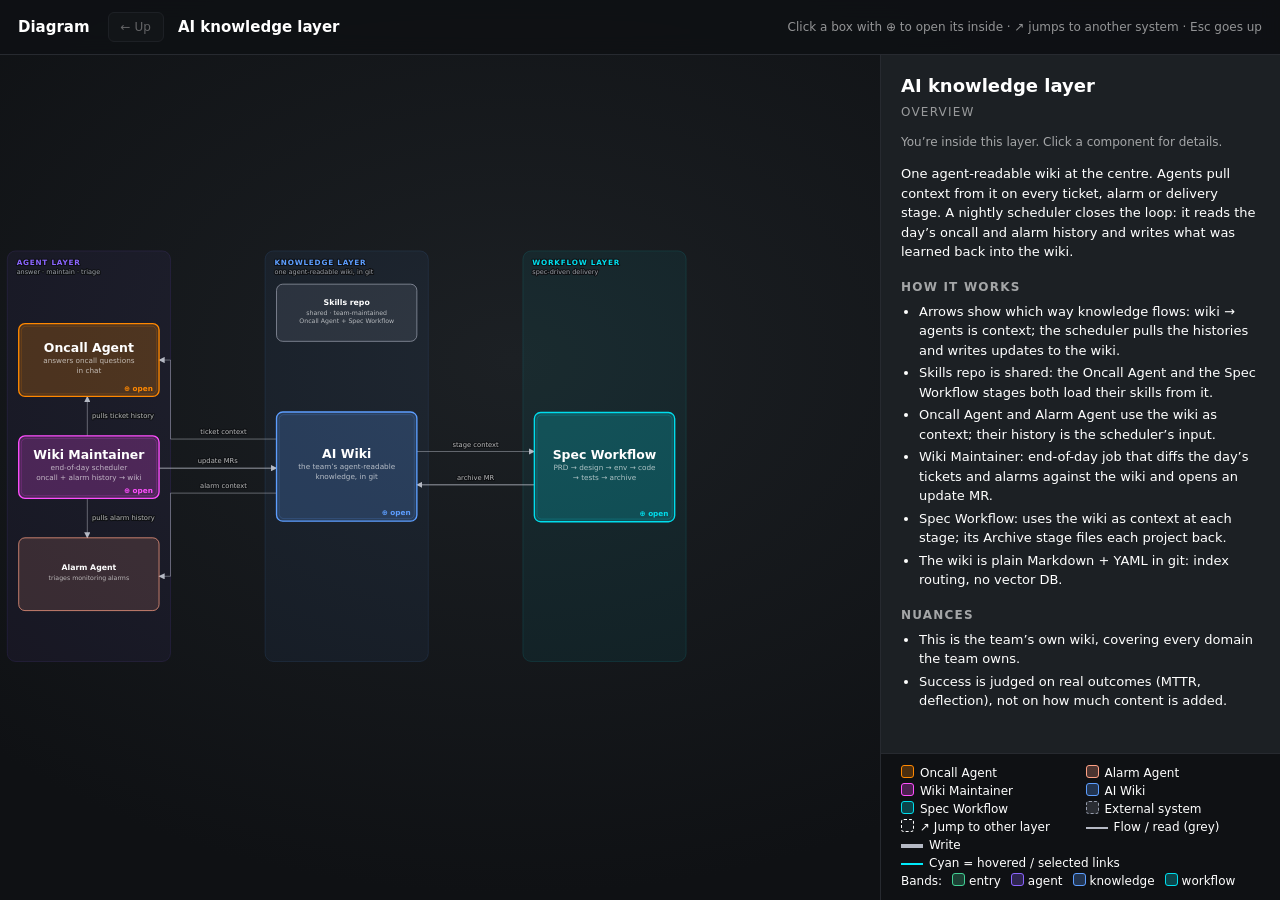
==== ai-knowledge-layer/diagram-layers.html @ 638a4f2e "Publish deck" ====
<!DOCTYPE html>
<html lang="en"><head><meta charset="utf-8"><meta name="viewport" content="width=device-width, initial-scale=1"><title>Kendrew's Presentation</title><link rel="icon" type="image/svg+xml" href="../assets/favicon.svg">
<style>
html,body{margin:0;height:100%;overflow:hidden;background:radial-gradient(ellipse at 40% 40%,#1c2024 0%,#0f1114 70%);font-family:Pretendard,"SF Pro Text",Inter,ui-sans-serif,system-ui,sans-serif;-webkit-font-smoothing:antialiased;color:#fff}
#bar{position:fixed;left:0;right:0;top:0;height:54px;display:flex;align-items:center;gap:14px;padding:0 18px;background:#0f1114e6;border-bottom:1px solid #272a30;backdrop-filter:blur(10px);z-index:5}
#crumbs{display:flex;align-items:center;gap:6px;font-size:15px;font-weight:600}
#crumbs a{color:#5d9eff;cursor:pointer;text-decoration:none}
#crumbs a:hover{text-decoration:underline}
#crumbs .sep{opacity:.4}
#crumbs .cur{color:#fff}
#bar .sp{flex:1}
#bar .dl{font-size:15px;font-weight:800;margin-right:4px}
#bar .hint{font-size:12px;opacity:.55}
button{background:#1c2024;border:1px solid #3b4048;color:#fff;padding:7px 12px;border-radius:6px;font:inherit;font-size:12px;cursor:pointer}
button:hover{background:#31353c}
button:disabled{opacity:.35;cursor:default}
#wrap{position:fixed;top:54px;left:0;right:400px;bottom:0}
svg{width:100%;height:100%;display:block}
#panel{position:fixed;top:54px;right:0;width:400px;bottom:170px;overflow:auto;background:#1c2024;border-left:1px solid #272a30;padding:18px 20px 30px;box-sizing:border-box;font-size:13px;line-height:1.5}
#panel h2{margin:0 0 4px;font-size:18px}
#panel .kind{font-size:12px;text-transform:uppercase;letter-spacing:1.2px;opacity:.55;margin-bottom:10px}
#panel h4{margin:16px 0 6px;font-size:12px;text-transform:uppercase;letter-spacing:1.2px;opacity:.6}
#panel ul{margin:0;padding-left:18px}
#panel .sbtns{display:flex;flex-wrap:wrap;gap:8px}
.sbtn{background:#ffffff0d;border:1px solid #3a3f47;border-radius:8px;color:#e6e8eb;padding:6px 12px;cursor:pointer;font-size:13px}
.sbtn:hover{background:#ffffff1a;border-color:#7cc4ff}
#schema{position:fixed;inset:0;z-index:20;display:none;align-items:center;justify-content:center;background:rgba(0,0,0,.45);padding-right:400px}
body.schema #schema{display:flex}
#sbox{position:relative;width:min(640px,calc(100vw - 448px));max-height:86vh;overflow-y:auto;background:#1c2024;border:1px solid #272a30;border-radius:14px;padding:24px 26px 28px;font-size:13px;line-height:1.5}
#sbox .stag{font-size:12px;letter-spacing:1.4px;text-transform:uppercase;font-weight:700;color:#7cc4ff}
#sbox h2{margin:6px 0;font-size:22px}
#sbox h4{margin:16px 0 6px;font-size:12px;text-transform:uppercase;letter-spacing:1.2px;opacity:.6}
#sbox ul{margin:0;padding-left:18px}
#sclose{position:absolute;top:10px;right:12px;background:none;border:0;color:#9aa0a6;font-size:18px;cursor:pointer}
#sbox .ex-tbl{overflow-x:auto;border:1px solid #272a30;border-radius:8px;margin:6px 0}
#sbox .ex-tbl table{border-collapse:collapse;font-size:12px;font-family:ui-monospace,Menlo,monospace;white-space:nowrap}
#sbox .ex-tbl th,#sbox .ex-tbl td{padding:4px 8px;border-bottom:1px solid #272a30;text-align:left}
#sbox .ex-tbl th{background:#ffffff0d}
#sbox .ex-tbl tr:last-child td{border-bottom:0}
#panel .ex-tbl{overflow-x:auto;border:1px solid #272a30;border-radius:8px;margin:6px 0}
#panel .ex-tbl table{border-collapse:collapse;font-size:12px;font-family:ui-monospace,Menlo,monospace;white-space:nowrap}
#panel .ex-tbl th,#panel .ex-tbl td{padding:4px 8px;border-bottom:1px solid #272a30;text-align:left}
#panel .ex-tbl th{background:#ffffff0d}
#panel .ex-tbl tr:last-child td{border-bottom:0}
#panel li{margin:3px 0}
#panel .tag{display:inline-block;font-size:12px;font-weight:650;padding:2px 8px;border-radius:999px;margin-right:6px}
#panel .g{display:inline-block;min-width:62px;font-size:12px;font-weight:700;text-transform:uppercase;margin-right:6px;opacity:.85}
#panel .g.code{color:#37b27e}#panel .g.prompt{color:#ffd13c}#panel .g.platform{color:#5d9eff}
#legend{position:fixed;right:0;bottom:0;width:400px;box-sizing:border-box;padding:10px 20px;background:#0f1114;border-top:1px solid #272a30;border-left:1px solid #272a30;font-size:12px;z-index:6;line-height:1.5;display:grid;grid-template-columns:1fr 1fr;column-gap:10px}
#legend i{display:inline-block;width:11px;height:11px;border-radius:3px;margin-right:6px;vertical-align:-1px}
#legend .full{grid-column:1/-1;display:flex;gap:10px;align-items:center;white-space:nowrap}
#legend .full i{margin-right:4px}
#legend .ln{display:inline-block;width:22px;height:0;margin-right:6px;vertical-align:middle;border-top:2px solid #989ead}
.node{cursor:default}
.node.click{cursor:pointer}
.node{transition:opacity .15s}
.node.dim{opacity:.22}
.node.click:hover rect.box{filter:brightness(1.35)}
.node text{pointer-events:none}
</style></head>
<body>
<div id="bar">
  <span class="dl">Diagram</span>
  <button id="up" title="Back up one layer (Esc)">← Up</button>
  <div id="crumbs"></div>
  <div class="sp"></div>
  <div class="hint">Click a box with ⊕ to open its inside · ↗ jumps to another system · Esc goes up</div>
</div>
<div id="wrap"><svg id="s" viewBox="0 0 1200 680" preserveAspectRatio="xMidYMid meet">
  <defs>
    <filter id="glow"><feGaussianBlur stdDeviation="5" result="b"/><feMerge><feMergeNode in="b"/><feMergeNode in="SourceGraphic"/></feMerge></filter>
  </defs>
  <g id="stage"></g>
</svg></div>
<div id="panel"></div>
<div id="schema" role="dialog" aria-modal="true"><div id="sbox"><button id="sclose" aria-label="close">✕</button><div id="sc"></div></div></div>
<div id="legend">
  <div><i style="background:#ff880040;border:1px solid #ff8800"></i>Oncall Agent</div>
  <div><i style="background:#ffa18540;border:1px solid #ffa185"></i>Alarm Agent</div>
  <div><i style="background:#ff4fff40;border:1px solid #ff4fff"></i>Wiki Maintainer</div>
  <div><i style="background:#5d9eff40;border:1px solid #5d9eff"></i>AI Wiki</div>
  <div><i style="background:#00deed40;border:1px solid #00deed"></i>Spec Workflow</div>
  <div><i style="background:#989ead33;border:1px dashed #989ead"></i>External system</div>
  <div><i style="background:#15181c;border:1px dashed #fff"></i>↗ Jump to other layer</div>
  <div><span class="ln" style="border-top-color:#b5b9c4"></span>Flow / read (grey)</div>
  <div><span class="ln" style="border-top:4px solid #b5b9c4"></span>Write</div>
  <div class="full"><span><span class="ln" style="border-top-color:#00eafa"></span>Cyan = hovered / selected links</span></div>
  <div class="full">Bands:<span><i style="background:#42d09440;border:1px solid #42d094"></i>entry</span><span><i style="background:#8B65FF40;border:1px solid #8B65FF"></i>agent</span><span><i style="background:#5d9eff40;border:1px solid #5d9eff"></i>knowledge</span><span><i style="background:#00deed40;border:1px solid #00deed"></i>workflow</span></div>
</div>

<script>
// ---------------------------------------------------------------------------
// DATA. Each layer: title, d (panel shown on entering), nodes, edges.
// node: id,label,sub,x,y,w,h,own(built|evolved|others),child(layer id),go(portal layer id),kind(ghost|person|stack),d(panel)
// edge: [from,to,label,style(read|write|designed|dormant),opts{c:[x,y]} control point]
// ---------------------------------------------------------------------------
// Colours: Coupang Play base palette (../assets/coupangplay-tokens.css)
// 4 system colours (logo gradient: orange, magenta, blue, cyan) + 2 status colours (gray external, yellow stale)
const C = {oncall:'#ff8800',alarm:'#ffa185',maint:'#ff4fff',wiki:'#5d9eff',spec:'#00deed',ext:'#989ead',warn:'#ffd13c'};
const SYS = {bot:C.oncall,sched:C.maint,wiki:C.wiki,harness:C.spec,env:C.spec,rec:C.spec};
function colorOf(lid,n){ return (n.c&&C[n.c]) || (n.child&&SYS[n.child]) || (n.go&&SYS[n.go]) || ((n.kind==='ghost'||n.kind==='person')?C.ext:SYS[lid]) || C.ext; }

const L = {
root:{title:'AI knowledge layer',
 d:{kind:'Overview',what:'One agent-readable wiki at the centre. Agents pull context from it on every ticket, alarm or delivery stage. A nightly scheduler closes the loop: it reads the day’s oncall and alarm history and writes what was learned back into the wiki.',
  how:['Arrows show which way knowledge flows: wiki → agents is context; the scheduler pulls the histories and writes updates to the wiki.','Skills repo is shared: the Oncall Agent and the Spec Workflow stages both load their skills from it.','Oncall Agent and Alarm Agent use the wiki as context; their history is the scheduler’s input.','Wiki Maintainer: end-of-day job that diffs the day’s tickets and alarms against the wiki and opens an update MR.','Spec Workflow: uses the wiki as context at each stage; its Archive stage files each project back.','The wiki is plain Markdown + YAML in git: index routing, no vector DB.'],
  gotchas:['This is the team’s own wiki, covering every domain the team owns.','Success is judged on real outcomes (MTTR, deflection), not on how much content is added.']},
 nodes:[
  {id:'oncall',label:'Oncall Agent',sub:'answers oncall questions\nin chat',x:30,y:50,w:270,h:140,child:'bot'},
  {id:'sched',label:'Wiki Maintainer',sub:'end-of-day scheduler\noncall + alarm history → wiki',x:30,y:280,w:270,h:120,child:'sched'},
  {id:'alarm',label:'Alarm Agent',sub:'triages monitoring alarms',c:'alarm',x:30,y:500,w:270,h:140,
   d:{kind:'Agent',what:'Picks up monitoring alarms, pulls the matching runbook / known issue from the wiki, and gathers evidence (logs, metrics, recent deploys) before a human acts.',how:['Same building blocks as the Oncall Agent: same runtime, same wiki, read-only evidence tools.','The difference is the trigger and the output: an alarm starts it, and it writes a triage note instead of a chat answer.','Context: wiki runbooks, Scenario Runbook precedents, service registry.','Output: alarm triage note + its outcome, kept as alarm history.','Alarm history is one of the Wiki Maintainer’s two inputs.'],link:['See the Oncall Agent diagram','bot']}},
  {id:'wiki',label:'AI Wiki',sub:'the team’s agent-readable\nknowledge, in git',x:465,y:235,w:270,h:210,child:'wiki'},
  {id:'harness',label:'Spec Workflow',sub:'PRD → design → env → code\n→ tests → archive',x:900,y:235,w:270,h:210,child:'harness'},
  {id:'skills',label:'Skills repo',sub:'shared · team-maintained\nOncall Agent + Spec Workflow',x:465,y:30,w:270,h:110,
   d:{kind:'Skills repo',what:'The shared, team-maintained repo that the Oncall Agent and the Spec Workflow stages both load their skills from.',how:['Read skills: generic, read-only (for example log search and DB read), each returning a bounded summary.','Domain skills, one folder per domain: when to use it, what to check, which wiki entry and recipe to open (for example a candidate eligibility check, a translation task trace, a slot calendar lookup). They point at wiki entries and hold no copied facts.','Write skills: change pre-prod or config through the platforms, loaded only on a change request.'],guards:[['platform','Every skill calls its platform with a scoped token; the platform enforces least privilege.']]}},
 ],
 edges:[
  ['wiki','oncall','ticket context','read',{c:[420,140]}],
  ['wiki','alarm','alarm context','read',{c:[420,560]}],
  ['sched','oncall','pulls ticket history','read'],
  ['sched','alarm','pulls alarm history','read'],
  ['sched','wiki','update MRs','write',{s:['R','L'],f:[.5,.5]}],
  ['wiki','harness','stage context','read',{s:['R','L'],f:[.35,.35]}],
  ['harness','wiki','archive MR','write',{s:['L','R'],f:[.65,.65]}],
 ]},

// ---------------- ONCALL ----------------
bot:{title:'Oncall Agent',
 d:{kind:'Multi-agent oncall bot',what:'A team-owned routing platform that starts a worker agent for each oncall thread, answering in the team chat. Each team owns its routing platform and its skills repo; each direction the team supports is an oncall skill.',
  how:['Drawn as the design: the AI Wiki is the single source of truth. A domain skill points the worker at the wiki’s knowledge and recipes; nothing is copied into the bot.','Skills repo holds the oncall skills: one per direction, plus generic ones such as log search and DB read. The skills repo and the wiki are maintained by the team.','The worker runs the wiki’s queries through the generic DB-read skill and log search through the generic log-search skill, each returning a bounded summary.','Every answered ticket lands in ticket history, which the Wiki Maintainer reads.'],
  guards:[['platform','Per-run thread history and tool traces in the runtime UI.'],['platform','Least privilege: every platform call carries an authorization token and the platform enforces it. Reads run on the asker’s delegated, scoped token; the bot’s own actions run on a narrow bot-level identity with no restart, rollback or deploy. Never a shared developer identity.']],
  gotchas:['Identity is pinned: an invariant test ensures a worker’s workspace sync can never overwrite the root identity.','No vector store: retrieval is staged file loading.','All agents share one runtime; they differ by prompt, tool allowlist and workspace.','The token is the security boundary and is checked server-side by each platform. Skill and tool allowlists only limit what the agent attempts.']},
 nodes:[
  {id:'chat',label:'Chat thread',sub:'@bot',x:20,y:145,w:150,h:80,kind:'person',
   d:{kind:'Entry',what:'The requester’s thread in the oncall group. The answer comes back here, conclusion first, with SQL / logs hidden unless asked.',guards:[['prompt','Privacy hard stop before any tool call.'],['platform','The asker’s identity is propagated to every tool call, so their own permissions apply.']],gotchas:['Triggered by an explicit @mention, so the requester stays in control of what the bot sees.']}},
  {id:'router',label:'Routing platform',sub:'hosts the router agent\nstores ticket history',x:220,y:115,w:220,h:140,
   d:{kind:'Routing platform',what:'The platform that hosts the router agent and stores ticket history. The router agent is the entry point: privacy and language gates, classify by full business intent, start a worker for the thread, or reuse its live one (and call other teams’ routers over agent-to-agent calls), check worker output, write the final answer.',
    how:['Each answered thread (question, evidence, conclusion, handoff) is stored as ticket history. The Wiki Maintainer pulls the day’s history at end of day.','Open an attempt ledger: max 1 worker launch per turn.','Treat worker output as evidence; live / code evidence wins conflicts.','If a handoff is needed, read the live routing doc once.','Causal-conclusion gate, then conclusion-first answer.'],
    guards:[['prompt','One worker launch per turn (circuit breaker) + static test.'],['prompt','Presentation firewall: hide SQL, rows, logs unless asked.'],['prompt','Handoff is a recommendation only.']],
    gotchas:['Route by full business intent, never by IDs alone.','“A wait timeout is not a result”: the router never answers on a timeout.']}},
  {id:'worker',label:'Worker agent',sub:'loads a domain skill\nreturns a summary\nstays alive 1 hour, then closes',x:510,y:135,w:220,h:100,
   d:{kind:'Worker agent',what:'A generic agent the router agent starts for an oncall thread. Follow-up messages in the thread reach the same worker while it is alive. It loads the matching domain skill, follows it into the wiki, runs the generic read skills and returns a short result. The worker stays alive for 1 hour, then closes.',how:['Same runtime as the router; differs by prompt, tool allowlist and workspace.','Return format is fixed: conclusion, evidence, blockers. No raw rows or logs.','The routing platform keeps no context: raw logs and query results stay in the worker.'],guards:[['code','Read-only tool allowlist: no restart, rollback or deploy capability is granted.'],['code','Log search and DB reads return bounded summaries, not raw output.']],gotchas:['Auth failure ≠ “no data”: retry once, then report the blocker.']}},
  {id:'cskill',label:'Content skill',sub:'domain skill · read-only redirect\nto wiki content entries',x:810,y:40,w:260,h:90,
   d:{kind:'Domain skill',what:'Answers seller-content questions. A thin procedure: when to use it, which wiki entries to open, which generic read skills to call. Domain facts and log recipes stay in the wiki.',how:['Points at the wiki’s content entries and recipes (referenced, never copied).','Needs a seller id; bounded SELECTs over its content tables, using the wiki’s query through the generic DB-read skill.','Passes the wiki’s log recipe (service, error codes, window) to the generic log-search skill.','Read-only: changes go through the separate write skills, which load only on a change request.'],guards:[['prompt','Wiki docs are evidence sources, never its write area.']]}},
  {id:'wskill',label:'Write skills',sub:'gated · loaded only on a change\nrequest (config · DB row · timer)',x:810,y:140,w:260,h:90,
   d:{kind:'Domain skill',what:'The bot’s only write paths: allowlist change, a DB row change and a serverless timer trigger. Separate from the content skill so a read-only question never loads them.',how:['Each action goes through another platform’s ticket or trigger, never a direct write.','Draft first, preview, then apply on explicit request.'],guards:[['platform','Release pipeline’s human approval node.'],['code','Draft helper only previews unless --apply is passed.'],['platform','Timer-trigger path requires a second-person approval before it runs.']]}},
  {id:'oskill',label:'Onboarding skill',sub:'domain skill\nsame flow as content',x:810,y:240,w:260,h:90,kind:'ghost',
   d:{kind:'Domain skill',what:'Answers seller-onboarding questions with the same flow as the content skill, pointed at the wiki’s onboarding entries and recipes.'}},
  {id:'ext',label:'External agents',sub:'agent-to-agent calls',x:510,y:400,w:220,h:76,kind:'ghost',
   d:{kind:'External agents',what:'Routers and agents owned by other teams (product platform, datasets, governance), called over agent-to-agent calls. The router validates their result against an agreed result contract.'}},
  {id:'wiki',label:'AI Wiki',sub:'source of truth\nknowledge + recipes',x:1130,y:45,w:300,h:80,go:'wiki'},
  {id:'plat',label:'Platforms',sub:'DB read · logs · config\nrelease tickets',x:1130,y:140,w:300,h:90,kind:'ghost',
   d:{kind:'Platforms',what:'Internal systems the agents call as tools. Owned by other teams; the bot only holds credentials to them.',
    how:['Read: the worker runs the wiki’s queries and reads logs, config and deploy state through the generic read skills.','Write (write skills only): config change via a release ticket, prod DB row change via a DB release ticket, serverless timer trigger.','Restart, rollback and deploy are outside the bot’s tool allowlist.'],
    guards:[['code','Prod DB: SELECT / SHOW / DESCRIBE only, regex gate before any call.'],['platform','Release ticket and DB release stop at a human approval node.'],['platform','Timer trigger needs a second-person approval before it runs.'],['platform','Calls use the asker’s delegated per-user credentials (least privilege), not a shared identity.']]}},
  {id:'gskill',label:'Generic skills',sub:'log search · DB read\nbounded summary output',x:810,y:340,w:260,h:90,
   d:{kind:'Domain skill',what:'Generic skills shared by every domain skill: log search and DB read. They take a recipe or query from the wiki and return a bounded summary, never raw logs or rows.',guards:[['platform','Authorization is the caller’s token, enforced by the platform: shared skills never widen access, because each consumer calls with its own token.'],['code','Read-only skills.'],['code','Output is a bounded summary: top hits, window, counts.']],gotchas:['Live in the team’s skills repo like the domain skills. Starter versions can come from the same template the wiki is scaffolded from.']}},
  {id:'sched',label:'Wiki\nMaintainer',sub:'end of day',x:255,y:400,w:150,h:80,go:'sched'},
 ],
 edges:[
  ['chat','router','@mention','read'],
  ['router','worker','starts worker','read',{s:['R','L'],f:[.5,.5]}],['router','ext','','read',{s:['B','L'],f:[.95,.5]}],
  ['worker','cskill','loads skill','read',{s:['T','L'],f:[.9,.5]}],
  ['worker','wskill','change request','read',{s:['R','L'],f:[.5,.5]}],
  ['wiki','cskill','knowledge + recipes','read'],
  ['gskill','plat','log search · DB read','read',{s:['R','B'],f:[.5,.5]}],
  ['wskill','plat','tickets · trigger','read',{s:['R','L'],f:[.5,.5]}],
  ['sched','router','pulls history','read',{s:['T','B'],f:[.5,.5]}],
 ]},

// ---------------- WIKI MAINTAINER ----------------
sched:{title:'Wiki Maintainer',
 d:{kind:'Scheduled job',what:'A generic end-of-day scheduler. It polls the day’s oncall ticket history and alarm history, compares what was learned with what the wiki says, and opens update MRs for the wiki, after its question evals pass.',
  how:['Trigger: cron at end of day.','Collect → compare with the wiki → draft entries → run evals → open MR → review → merge.','Tomorrow’s Oncall and Alarm agents read the updated wiki: the loop closes without anyone remembering to write docs.'],
  guards:[['prompt','No PII: entries cite only the ticket / alarm id.'],['code','Wiki CI (link check, PII / secret scan, freshness lint) runs on every MR it opens.'],['platform','Human review on the MR before merge.'],['platform','Maintainer bot identity: pushes only to maintainer/* branches and opens MRs. It cannot merge, edit CI config or bypass branch protection; code owners per wiki area approve.'],['code','Evals run before any MR is opened: a drop in score holds the draft instead of opening a PR.']],
  gotchas:['Past Scenario Runbook entries are hypotheses, not answers: an agent tests an entry against the current evidence, and the Maintainer only updates one when the day’s evidence ties to it.','MR budget: each MR holds at most N entries and the overflow carries to the next day, so a reviewer can actually read it. A P0 or postmortem finding takes a fast path: its own small MR straight away, through the same evals and CI.']},
 nodes:[
  {id:'cron',label:'Nightly trigger',sub:'cron',x:20,y:60,w:180,h:80,
   d:{kind:'Trigger',what:'Runs once a day after the oncall shift ends.'}},
  {id:'tix',label:'Ticket history',sub:'today’s threads + outcomes',x:20,y:230,w:220,h:90,go:'bot'},
  {id:'alm',label:'Alarm history',c:'alarm',sub:'today’s alarms + triage notes',x:20,y:400,w:220,h:90,
   d:{kind:'Input',what:'The Alarm Agent’s output for the day: which alarms fired, what evidence was gathered, how each one was resolved.'}},
  {id:'collect',label:'1 · Collect',sub:'scrub · group by\nsymptom / service',x:270,y:290,w:150,h:120,
   d:{kind:'Step',what:'Pull the day’s tickets and alarms and cluster them by symptom and service, so repeats collapse into one candidate.',guards:[['code','Personal data and secrets are stripped from tickets before the model sees them.'],['code','Only history with a human-confirmed outcome (ticket resolved and the agent’s reply rated by the engineer, or alarm triage confirmed) can create or change an entry. Agent-only answers are logged but never promoted, so the wiki cannot reinforce its own mistakes.'],['code','An unrated ticket is skipped: no rating, no learning.']]}},
  {id:'diff',label:'2 · Compare',sub:'New / Outdated\n/ Review per finding',x:450,y:290,w:150,h:120,
   d:{kind:'Step',what:'Walk the wiki index for each cluster and compare findings with the wiki claims that were used.',how:['Each finding marked New (no entry) or Outdated (entry contradicted by today’s evidence).','Entries past their review interval, or unused for N days, are flagged Review / Archive for a human to confirm.','No change → nothing to write.']}},
  {id:'draft',label:'3 · Draft',sub:'Runbooks, recipes,\nrouting + index',x:630,y:290,w:150,h:120,
   d:{kind:'Step',what:'Write or update wiki entries from the day’s evidence: Scenario Runbook entries from the template (symptom · applies to · root cause · resolution · handoff), log and query recipes, routing, and the matching index rows.',guards:[['prompt','Index-update invariant: every doc change updates its index in the same change.']]}},
  {id:'evals',label:'4 · Run evals',sub:'question set on\nthe draft branch',x:810,y:290,w:150,h:120,
   d:{kind:'Step',what:'Applies the draft to a branch and answers the wiki’s fixed runbook-scenario question set against it. The score is compared with main.',how:['Score not lower than main → continue to the MR.','Score lower → no PR is opened; the draft is held for a human.'],guards:[['code','Gate before the PR exists: a regression never reaches a reviewer as a normal MR.']],gotchas:['The question set is not written by the Maintainer, so it cannot grade its own work.']}},
  {id:'mr',label:'5 · Open MR',sub:'CI → review\n→ merge',x:990,y:290,w:170,h:120,
   d:{kind:'Step',what:'Opens the MR with the before/after eval score attached. Wiki CI runs on it, then a code owner approves before merge.',how:['At most N entries per MR; overflow carries to the next day.','Fast path: a P0 or postmortem finding opens its own small MR immediately.'],guards:[['code','Wiki CI: link and index check, PII / secret scan, freshness lint.'],['platform','Code-owner approval before merge.']]}},
  {id:'wiki',label:'AI Wiki',sub:'Runbooks · docs · index',x:450,y:520,w:390,h:100,go:'wiki'},
 ],
 edges:[
  ['cron','collect','','read'],
  ['tix','collect','','read'],['alm','collect','','read'],
  ['collect','diff','','read'],['diff','draft','','read'],['draft','evals','','read'],['evals','mr','','read'],
  ['wiki','diff','current claims','read',{s:['T','B'],f:[.19,.5],lt:.8}],
  ['mr','wiki','merge','write',{c:[1075,600]}],
 ]},

// ---------------- WIKI ----------------
wiki:{title:'AI Wiki',
 d:{kind:'Knowledge base (git)',what:'Git-hosted Markdown / YAML knowledge for AI agents on a business domain. No service code.',
  how:['Retrieve: index routing (progressive disclosure), not search. No embeddings anywhere.','Stay fresh: Wiki Maintainer MRs, index-update invariant, Wiki CI on every MR, evals before the Maintainer opens one.','Code detail is read from the service repos at the registry commit; the wiki keeps architecture, direction and context.','Consumers: Oncall Agent, Alarm Agent, Spec Workflow, coding-agent sessions.','The wiki holds facts only: no procedures, tool or MCP calls. All skills (domain, read and write) live in the skills repo and point at wiki entries; reads and writes run behind the platform’s approval.'],
  guards:[['prompt','Any doc change updates its index in the same change.'],['code','Wiki CI on every MR: link check, PII / secret scan, freshness lint.'],['code','Evals: a fixed set of real runbook-scenario questions is re-run on a change; a lower score than main blocks it.']],
 },
 nodes:[
  {id:'oncall',label:'Oncall Agent',sub:'ticket context',x:20,y:40,w:190,h:80,go:'bot'},
  {id:'alarm',label:'Alarm Agent',sub:'alarm context',c:'alarm',x:20,y:190,w:190,h:80,kind:'ghost',d:{kind:'Consumer',what:'Pulls runbooks, Scenario Runbook precedents and the service registry as context for each alarm; its alarm history feeds the Wiki Maintainer.'}},
  {id:'sched',label:'Wiki\nMaintainer',sub:'end-of-day MRs',x:20,y:340,w:190,h:100,go:'sched'},
  {id:'harness',label:'Spec Workflow',sub:'context · archive',x:20,y:550,w:190,h:90,go:'harness'},
  {id:'index',label:'Index tree',sub:'AGENTS.md → AI-INDEX\n→ sub-indexes → docs\n\nroutes, holds no detail',x:300,y:140,w:180,h:400,
   d:{kind:'Main contract',what:'Progressive-disclosure router: root index → sub-indexes → numbered docs. AGENTS.md is the single source of truth for agent rules.',how:['Root index: scenarios (understand domain, take an oncall, find a service, read code).','Knowledge index: change type → doc chain.','Oncall map: boundary → action skill → recipes → Scenario Runbook precedents.'],guards:[['prompt','“Don’t grep the whole repo, navigate from the indexes.”'],['code','Link checker fails on unindexed docs.']],gotchas:['Contract surface: moving it breaks every consumer at once.','Restructures aim to shrink agent context: remove mirrors, merge duplicates.']}},
  {id:'kbsync',label:'Code sync',sub:'code merge → docs MR',x:800,y:20,w:220,h:62,
   d:{kind:'Automation',what:'When a code MR merges in a watched repo, the sync opens a docs MR into the wiki. It only opens the MR: Wiki CI and human code-owner review check it like every other wiki MR.',gotchas:['Same gate as the nightly Wiki Maintainer update: nothing reaches the wiki without a reviewed MR.']}},
  {id:'docs',label:'References',sub:'boundary · data model · recipes',x:520,y:130,w:220,h:90,
   d:{kind:'Content',what:'Numbered reference docs: overview, glossary, region dispatch, data model, extension hooks, oncall triage, debug recipes.',how:['008 oncall triage: the “is it ours?” boundary.','012 debug recipes.','004.1 extension-hook mappings.'],guards:[['prompt','Numbers are never reused (agents hard-code paths).']]}},
  {id:'qa',label:'Scenario Runbook',sub:'seeded from real tickets\nfor oncall, alarms, people',x:520,y:240,w:220,h:90,
   d:{kind:'Content',what:'One runbook entry per recurring scenario, seeded from real historical tickets; new and outdated entries arrive through the Wiki Maintainer’s MR. Where a change is the right fix, the entry records the fact (when it applies, what to check first) and names the write skill in the skills repo. That skill and the platform’s approval gate carry it out; the entry never does.',how:['Template: symptom · applies to · root cause · resolution · handoff.','Provenance labelled: KB-derived vs confirmed against ticket chats.'],gotchas:['Entries are hypotheses, not answers: test them against the current ticket’s evidence before reusing.','Honest metric: adding files doesn’t move adoption; only real deflection does.']}},
  {id:'reg',label:'Service registry',sub:'service → docs map',x:520,y:350,w:220,h:90,
   d:{kind:'Content',what:'Where each service lives and which docs describe it. Identify services by the full triple (id + repo path + alias), never by a short name.',gotchas:['The Oncall Agent uses it as its onboarding code scope.']}},
  {id:'code',label:'Architecture notes',sub:'curated · why, not what',x:800,y:130,w:220,h:90,
   d:{kind:'Content',what:'Curated cross-service architecture and design-intent notes: what the code cannot say.',gotchas:['These notes cover architecture and direction; code detail is read from the service repos at the registry commit.']}},
  {id:'svc',label:'Service repos',sub:'read on demand\npinned to registry commit',x:800,y:240,w:220,h:90,
   d:{kind:'Code source',what:'The service repos themselves. An agent that needs code detail opens the repo at the commit the registry names, instead of reading a generated copy.',how:['Registry gives repo + commit.','Agent greps or reads that checkout.','Each repo keeps a short README / AGENTS.md for its own conventions.'],gotchas:['Needs agent access to checkouts.']}},
  {id:'proj',label:'projects/',sub:'short ADRs\none per project',x:800,y:350,w:220,h:90,
   d:{kind:'Content',what:'Short architecture decision records, one per project: the context, the decision and why.',gotchas:['The Archive stage files each project here as an MR under the wiki’s NNN-name convention.']}},
  {id:'ci',label:'Wiki CI',sub:'every MR · link check\nPII scan · freshness lint',x:800,y:460,w:220,h:100,
   d:{kind:'CI pipeline',what:'Runs on every MR into the wiki, whoever opens it: link and index check, PII / secret scan, owner and last-reviewed lint.'}},
  {id:'evals',label:'Evals',sub:'runbook-scenario questions\nregression gate',x:800,y:590,w:220,h:100,
   d:{kind:'Test set',what:'A fixed set of real runbook-scenario questions with the doc or entry each should reach, kept in the wiki repo. Answered by an agent navigating the indexes, scored against main.',how:['Seeded from confirmed tickets; owned by the wiki’s code owners.','The Wiki Maintainer runs it before it opens an MR; Wiki CI can run it on any MR.','Before/after score is shown on the MR.'],gotchas:['Not generated by the Maintainer, so it cannot grade its own output.','Grow it from missed questions, not from the entries just written.']}},
 ],
 edges:[
  ['index','oncall','','read'],
  ['index','alarm','','read'],
  ['sched','index','MR','write'],
  ['index','harness','','read'],
  ['index','docs','','read'],['index','qa','','read'],['index','reg','','read'],
  ['kbsync','docs','docs MR','write'],
  ['reg','svc','','read'],['ci','index','gates MR','weak'],['evals','index','tests routing','weak'],
 ]},
// ---------------- HARNESS ----------------
harness:{title:'Spec Workflow',
 d:{kind:'Spec-driven workflow',what:'Skill-based harness that runs a coding agent through a fixed, recorded 6-stage pipeline. No server: SKILL.md contracts + Python scripts inside the engineer’s agent.',
  how:['Stages are skills pulled from the shared skills repo, the same one the Oncall Agent uses.','Intake picks a flow: standard / bugfix / config.','Orchestrator dispatches one stage at a time; each stage owns its own human confirmations.','Recorder writes local SQLite first; an outbox ships the audit log to the telemetry DB.','Archive files the project back into the wiki as an MR.'],
  guards:[['code','Python for determinism, the LLM for judgement: agents never hand-edit state.'],['platform','CI on the harness repo runs its contract tests on every change.']]},
 nodes:[
  {id:'eng',label:'Engineer',sub:'+ coding agent',x:30,y:200,w:180,h:80,kind:'person',
   d:{kind:'Entry',what:'Any team engineer in Claude Code / Codex / IDE agent asks to start or continue a project; the orchestrator takes over.',gotchas:['Any follow-up message must re-enter the orchestrator (agents drift after context compaction).']}},
  {id:'wf',label:'Orchestrator',sub:'one stage at a time · callbacks finish stages · resume / rollback',x:270,y:200,w:620,h:80,
   d:{kind:'Harness core',what:'Owns current stage, dispatch, callback validation, flow changes, resume and rollback.',how:['Returns one action (recover / ask user / block / dispatch / complete).','Rollback: downstream stages marked rolled back, artifacts invalidated.'],guards:[['code','A callback is the only way to finish a stage (“done”, a green test or a push can’t).'],['prompt','A confirmation is valid only for what was shown.']],gotchas:['Order is scheduling, not dependency: each stage checks its own inputs.']}},
  {id:'s1',label:'1 Intake',sub:'PRD → project',x:30,y:450,w:135,h:100,
   d:{kind:'Stage 1',what:'Creates the project from a PRD, tracker item or text.',how:['Two read-only sub-agents in parallel: flow recommender + complexity scorer.','Exactly one confirmation: name, mode, complexity, flow.']}},
  {id:'s2',label:'2 Tech design',sub:'clarify → design',x:206,y:450,w:135,h:100,
   d:{kind:'Stage 2',what:'Clarify from business sources, then design (scope + a sequence diagram per feature point) and break it into tasks.md and a test plan: tests, each with its scenarios.'}},
  {id:'s3',label:'3 Env setup',sub:'resources → pre-prod',x:382,y:450,w:160,h:100,
   d:{kind:'Stage 3',what:'Turns a requirement’s declared resources into a ready pre-prod environment, through the write skills in the skills repo.',how:['Discover components → one key-config confirmation → create branch → dispatch write skills by dependency layer → poll until ready.'],guards:[['code','Unknown mutation → read-only reconcile, never replay.'],['code','Credential-shaped inputs rejected; tokens redacted.'],['platform','Platforms apply their own permissions: DB release tickets are never started by the agent, A/B stays a draft.']]}},
  {id:'s4',label:'4 Coding',sub:'plan → code → CR',x:583,y:450,w:135,h:100,
   d:{kind:'Stage 4',what:'context → plan → implement → verify → independent-context code review → deliver.',guards:[['code','Refuses force / rebase / amend.'],['code','Creates no MR: human review and merge stay outside the agent.'],['code','Unit-test results are recorded; failures gate delivery until fixed or explicitly waived.']]}},
  {id:'s5',label:'5 API testing',sub:'run tests → report',x:760,y:450,w:135,h:100,
   d:{kind:'Stage 5',what:'Runs the API tests and scenarios from the test plan and writes a report.',guards:[['code','Coding loop: at most 3 rollbacks per project, counted in the project’s state database. The 4th failure stops for a human.']],gotchas:['A confirmed code defect rolls back to Coding. An environment issue rolls back to Env setup instead. An issue that is neither stops for a human. The issues are stored first, then the stage restarts.']}},
  {id:'s7',label:'6 Archive',sub:'wiki MR · audit',x:937,y:450,w:135,h:100,
   d:{kind:'Stage 6',what:'Closes the project: wiki MR, tracker advance, telemetry reconciliation.',guards:[['code','Never pushes master.']],gotchas:['A wrong working directory is detected and reported before archiving.','Filed as a wiki MR under the wiki’s own review gate.']}},
  {id:'wiki',label:'AI Wiki',sub:'user-supplied reference\nindex → page, read-only',x:907,y:30,w:220,h:90,go:'wiki'},
  {id:'sk',label:'Skills repo',sub:'read skills · write skills\nCI · config · DB release · A/B',x:650,y:30,w:220,h:90,
   d:{kind:'Skills repo',what:'The shared, team-maintained repo the orchestrator loads each stage’s skills from. It holds the read skills a stage uses to inspect platforms and the write skills it uses to change pre-prod.',how:['Read skills: generic, read-only (for example log search and DB read), each returning a bounded summary.','CI write skill: dev task and pre-prod lanes.','Config write skill: pre-prod config lane only.','DB write skill: release ticket that is never started.','A/B write skill: new layer and unpublished draft only.'],guards:[['platform','Every write skill calls its platform with the caller’s scoped token; the platform checks the permission, so a skill cannot exceed it.'],['prompt','Defence in depth: write skills load only on a change request; read skills load by default.']]}},
  {id:'plat',label:'Platforms',sub:'CI · config · DB release · A/B',x:400,y:30,w:180,h:90,kind:'ghost',
   d:{kind:'Platforms',what:'CI/CD platform, config centre (pre-prod lanes), DB change-release platform, A/B experiment platform.'}},
  {id:'rec',label:'State recording',sub:'recorder · outbox · telemetry',x:1050,y:200,w:220,h:80,
   d:{kind:'Workflow core',what:'Local success never depends on the remote store: state is written to local SQLite in a transaction, intents go to an outbox table in the same transaction, and a background worker ships them to the remote telemetry DB (MongoDB).',
  how:['Receives the orchestrator’s synced audit log: every stage transition, including rollbacks and the coding-loop count.','Archive reconciles the telemetry DB with the local state.','Feeds the telemetry dashboard: weekly active engineers and per-stage status.','Statuses: unstarted / progressing / waiting_user / blocked / failed / finished / skipped / rolled back.','Delivery is at least once: each audit entry has a sequence number, and the telemetry DB ignores repeats.','Next call first recovers any unfinished transaction.'],
  guards:[['code','Issue kind is a closed list: code_defect, env_issue or needs_human. The recorder rejects any other value.'],['code','Revision guard within a run; start-time guard across runs.'],['platform','Authenticated telemetry gateway: every request carries a per-client token.']]}},
  {id:'proj',label:'Project folder',sub:'PRD · tech doc · tasks · test plan\nproject files · SQLite state',x:160,y:30,w:250,h:90,
   d:{kind:'Local store',what:'One folder per project on the engineer’s machine. It holds the PRD, the tech design, tasks.md, the test plan, the project files and a local SQLite database, so any stage can resume from it.',how:['Stages read the PRD and tech design from it and write their outputs back.','Tech design creates tasks.md (the task checklist) and the test plan (tests, each with its scenarios). Both are kept apart from the database, which records only their paths.','One local SQLite database holds every stage’s status, the coding-loop count and the issues, so a rollback is a single transaction.','One append-only audit log for the whole project records every stage event, tagged by stage and loop round, so the state can be rebuilt from it. It is a table in the same database.','The orchestrator syncs the audit log to state recording, which ships it to the remote telemetry DB (MongoDB).','A read-only state summary is generated from the database for people and agent context. It is never read back.'],guards:[['code','Written only through the orchestrator’s recorder, never hand-edited.']],
   schema:[{name:'audit_log',desc:'One row per workflow event, in the local SQLite database. Appended only by the recorder.',
    cols:[['seq','INTEGER','PK, auto-increment. Gives the order and is the dedupe key for delivery.'],['ts','TEXT','UTC time, ISO 8601.'],['project_id','TEXT','Which project.'],['stage','INTEGER','1 to 6.'],['round','INTEGER','Coding-loop round. 0 until the first rollback.'],['event','TEXT','For example started, failed, issue_stored, rolled_back.'],['status','TEXT','Stage status after the event: unstarted / progressing / waiting_user / blocked / failed / finished / skipped / rolled back.'],['detail','TEXT','Short JSON note. For issue_stored it must hold kind and summary.']],
    keys:['PK (seq)','IDX (project_id, seq): replay in order'],
    rowCols:['seq','stage','round','event','status','detail'],
    rows:[['40','5','2','started','progressing',''],['41','5','2','failed','failed',''],['42','5','2','issue_stored','failed','{"kind":"code_defect","summary":"order API 500 on empty cart"}'],['43','5','3','rolled_back','rolled back',''],['44','4','3','started','progressing','']]},
   {name:'outbox',desc:'One row per audit_log row still to ship to the remote telemetry DB. Written in the same transaction as the audit row.',
    cols:[['id','INTEGER','PK, auto-increment.'],['audit_seq','INTEGER','The audit_log.seq row to ship. UNIQUE.'],['shipped_at','TEXT','Empty until the telemetry DB confirms. Set by the worker.'],['attempts','INTEGER','Send tries so far.']],
    keys:['PK (id)','UNIQUE (audit_seq)','IDX (shipped_at): find unsent rows'],
    rowCols:['id','audit_seq','shipped_at','attempts'],
    rows:[['1','40','2026-11-08T10:32:06Z','1'],['2','41','2026-11-08T10:32:06Z','1'],['3','42','','0']]}]}},
 ],
 edges:[
  ['eng','wf','starts project','read',{s:['R','L'],f:[.33,.33]}],
  ['wf','s1','dispatch','read'],
  ['s1','s2','','read'],['s2','s3','','read'],['s3','s4','','read'],['s4','s5','','read'],['s5','s7','','read'],['s5','s4','coding loop · max 3','read',{s:['B','B']}],
  ['wf','wiki','wiki context','read',{s:['R','L'],f:[.3,.5]}],
  ['wf','sk','loads stage skills','read',{s:['T','B'],f:[.88,.5]}],
  ['wf','proj','reads · writes','write',{s:['T','B'],f:[.03,.58]}],
  ['sk','plat','reads · writes','write'],
  ['s7','rec','reconcile','read'],
  ['wf','rec','sync audit log','read',{s:['R','L'],f:[.65,.65]}],
  ['s7','wiki','archive MR','write',{s:['T','B'],f:[.54,.5]}],
 ]},

};

// ---------------------------------------------------------------------------
// RENDER
// ---------------------------------------------------------------------------
// Spacing: the hand-placed layouts above are tight. SPREAD moves boxes (and edge bend points) apart on
// every layer by the same factors, keeping box sizes, then grows the canvas to fit. 1 = original layout.
const SPREAD={x:1.14,y:1.2};

// Layer bands, same look as the translation-pipeline diagram: a tinted rounded band behind each
// group of boxes, headed by a LAYER name and a one-line subtitle. Boxes listed in `m` define the
// band's extent. Boxes not listed (external systems, portals to other layers) stay outside any band.
// Tints: green = entry / inputs · purple = agents / pipeline · blue = knowledge / state · cyan = workflow / owners.
const TINT={entry:'#42d094', agent:'#8B65FF', know:'#5d9eff', flow:'#00deed'};
const BANDS={
 root:[ {l:'AGENT LAYER',s:'answer · maintain · triage',c:TINT.agent,m:['oncall','sched','alarm']},
        {l:'KNOWLEDGE LAYER',s:'one agent-readable wiki, in git',c:TINT.know,m:['skills','wiki'],keep:true},
        {l:'WORKFLOW LAYER',s:'spec-driven delivery',c:TINT.flow,m:['harness']} ],
 bot:[  {l:'ENTRY',s:'chat thread',c:TINT.entry,m:['chat'],keep:true},
        {l:'SUPERVISOR LAYER',s:'route · merge · answer',c:TINT.agent,m:['router'],keep:true},
        {l:'WORKER LAYER',s:'one per thread · closes after 1 hour',c:TINT.agent,m:['worker','ext'],keep:true},
        {l:'KNOWLEDGE · SKILLS · PLATFORMS',s:'source of truth · skills · tools',c:TINT.know,m:['cskill','wskill','oskill','gskill','wiki','plat'],padT:30} ],
 sched:[{l:'INPUTS',s:'trigger · histories',c:TINT.entry,m:['cron','tix','alm'],tall:true},
        {l:'MAINTAINER PIPELINE',s:'nightly · five steps',c:TINT.agent,m:['collect','diff','draft','evals','mr']},
        {l:'KNOWLEDGE LAYER',s:'the wiki it updates',c:TINT.know,m:['wiki']} ],
 wiki:[ {l:'CONSUMERS',s:'who reads · who writes',c:TINT.entry,m:['oncall','alarm','sched','harness']},
        {l:'ROUTING LAYER',s:'index, no detail',c:TINT.agent,m:['index']},
        {l:'CURATED KNOWLEDGE',s:'references · runbooks · registry',c:TINT.know,m:['docs','qa','reg']},
        {l:'CODE · GOVERNANCE',s:'notes · repos · sync · CI · evals',c:TINT.flow,m:['kbsync','code','svc','proj','ci','evals']} ],
 harness:[{l:'CONTROL LAYER',s:'engineer · orchestrator',c:TINT.agent,m:['eng','wf']},
        {l:'STAGE LAYER',s:'one stage at a time',c:TINT.flow,m:['s1','s2','s3','s4','s5','s7'],padB:30},
        {l:'KNOWLEDGE LAYER',s:'skills · wiki',c:TINT.know,m:['sk','wiki']},
        {l:'TELEMETRY LAYER',s:'recorded per stage',c:TINT.entry,m:['rec']} ]};
// Groups: a dashed frame drawn around boxes that live inside one repo (computed after layout).
const GROUPS={bot:[{l:'SKILLS REPO',s:'team-maintained',m:['cskill','wskill','oskill','gskill']}]};
const GRP_PAD=14, GRP_HDR=34;
const ALIGN_Y=new Set(['root','bot','wiki']);   // these layers read left to right: their bands share one height
const BAND_PAD=22, BAND_HDR=64, EDGE_MARGIN=14, BAND_GAP=26, ROW_GAP=90;   // ROW_GAP: gap between stacked layers

for(const [lid,lay] of Object.entries(L)){
  for(const n of lay.nodes){ n.x=Math.round(n.x*SPREAD.x); n.y=Math.round(n.y*SPREAD.y); }
  for(const e of lay.edges){ const c=e[4]&&e[4].c; if(c) e[4].c=[Math.round(c[0]*SPREAD.x),Math.round(c[1]*SPREAD.y)]; }
  // band rectangles from their member boxes
  const byId=Object.fromEntries(lay.nodes.map(n=>[n.id,n]));
  lay.bands=(BANDS[lid]||[]).map(b=>{
    const ms=b.m.map(id=>byId[id]);
    return {...b,x:Math.min(...ms.map(n=>n.x))-BAND_PAD, y:Math.min(...ms.map(n=>n.y))-BAND_HDR-(b.padT||0),
            r:Math.max(...ms.map(n=>n.x+n.w))+BAND_PAD, b:Math.max(...ms.map(n=>n.y+n.h))+BAND_PAD+(b.padB||0)};   // padB: extra room under the boxes for lines
  });
  if(ALIGN_Y.has(lid)){ const y0=Math.min(...lay.bands.map(b=>b.y)), y1=Math.max(...lay.bands.map(b=>b.b)); lay.bands.forEach(b=>{b.y=y0;b.b=y1;}); }
  // spread boxes through their band: where a band is taller than its boxes need, even out the gaps
  if(ALIGN_Y.has(lid)) for(const b of lay.bands){
    if(b.keep) continue;                                               // band opts out: keep boxes where placed
    const ms=b.m.map(id=>byId[id]).sort((p,q)=>p.y-q.y);
    if(ms.some((n,i)=>i&&n.y<ms[i-1].y+ms[i-1].h)) continue;          // side-by-side boxes: leave as placed
    const top=b.y+BAND_HDR, gap=((b.b-BAND_PAD)-top-ms.reduce((s,n)=>s+n.h,0))/(ms.length+1);
    if(gap<0) continue;
    let y=top+gap; for(const n of ms){ n.y=Math.round(y); y+=n.h+gap; }
  }
  // even gaps between layers: shift whole bands (with their boxes and link bend points) so every gap in a
  // layer is the same size. Left-to-right layers equalise the gaps between columns; stacked layers
  // equalise the gaps between rows (bands that overlap vertically form one row).
  lay.flow=ALIGN_Y.has(lid)?'h':'v';
  const shiftBands=(bs,ax,d)=>{ // bs: bands, d: shift per band index
    const dn=new Map();
    bs.forEach((b,i)=>{ if(!d[i]) return; b.m.forEach(id=>dn.set(id,d[i])); b[ax]+=d[i]; b[ax==='x'?'r':'b']+=d[i]; });
    lay.nodes.forEach(n=>{ const v=dn.get(n.id); if(v) n[ax]+=v; });
    lay.edges.forEach(e=>{ const o=e[4]; if(o&&o.c){ const v=((dn.get(e[0])||0)+(dn.get(e[1])||0))/2; o.c[ax==='x'?0:1]+=Math.round(v); } });
  };
  const evenGaps=(items,lo,hi,ax,floor,exact)=>{ // items sorted by start; shift each so all gaps equal the target
    const gaps=items.slice(1).map((it,i)=>it[lo]-items[i][hi]);
    const target=exact?floor:Math.max(floor,...gaps); let acc=0;
    return items.map((it,i)=>{ if(i) acc+=target-gaps[i-1]; return acc; });
  };
  if(lay.flow==='h'){
    const bs=[...lay.bands].sort((p,q)=>p.x-q.x);
    const d=evenGaps(bs,'x','r','x',BAND_GAP*2); shiftBands(bs,'x',d);
  } else if(lay.bands.length>1){
    const rows=[]; [...lay.bands].filter(b=>!b.tall).sort((p,q)=>p.y-q.y).forEach(b=>{ const r=rows.find(r=>b.y<r.b&&b.b>r.y); if(r){r.bs.push(b); r.b=Math.max(r.b,b.b);} else rows.push({y:b.y,b:b.b,bs:[b]}); });
    const d=evenGaps(rows,'y','b','y',ROW_GAP,true);
    shiftBands(rows.flatMap(r=>r.bs),'y',rows.flatMap((r,i)=>r.bs.map(()=>d[i])));
    // columns inside a row sequence (e.g. inputs beside a pipeline): same gap between them
    const bs=[...lay.bands].sort((p,q)=>p.x-q.x);
    if(lid==='sched'){
      const cols=[]; bs.forEach(b=>{ const c=cols.find(c=>b.x<c.r&&b.r>c.x); if(c){c.bs.push(b);c.r=Math.max(c.r,b.r);} else cols.push({x:b.x,r:b.r,bs:[b]}); });
      if(cols.length>1){ const dx=evenGaps(cols,'x','r','x',ROW_GAP,true); shiftBands(cols.flatMap(c=>c.bs),'x',cols.flatMap((c,i)=>c.bs.map(()=>dx[i]))); }
    }
  }
  // keep a small margin: slide the whole layer so no band starts off-canvas
  const dx=Math.max(0,EDGE_MARGIN-Math.min(...lay.bands.map(b=>b.x))), dy=Math.max(0,EDGE_MARGIN-Math.min(...lay.bands.map(b=>b.y)));
  lay.nodes.forEach(n=>{n.x+=dx;n.y+=dy;});
  lay.edges.forEach(e=>{const o=e[4]; if(o&&o.c) o.c=[o.c[0]+dx,o.c[1]+dy];});
  lay.bands.forEach(b=>{b.x+=dx;b.r+=dx;b.y+=dy;b.b+=dy;});
  lay.groups=(GROUPS[lid]||[]).map(gr=>{
    const ms=gr.m.map(id=>byId[id]);
    return {...gr,x:Math.min(...ms.map(n=>n.x))-GRP_PAD, y:Math.min(...ms.map(n=>n.y))-GRP_HDR,
            r:Math.max(...ms.map(n=>n.x+n.w))+GRP_PAD, b:Math.max(...ms.map(n=>n.y+n.h))+GRP_PAD};
  });
}
const allNodes=Object.values(L).flatMap(l=>l.nodes), allBands=Object.values(L).flatMap(l=>l.bands);
const NS='http://www.w3.org/2000/svg',
  VW=Math.max(...allNodes.map(n=>n.x+n.w),...allBands.map(b=>b.r))+EDGE_MARGIN,
  VH=Math.max(...allNodes.map(n=>n.y+n.h),...allBands.map(b=>b.b))+EDGE_MARGIN;
document.getElementById('s').setAttribute('viewBox',`0 0 ${VW} ${VH}`);

const REDUCED=matchMedia('(prefers-reduced-motion: reduce)').matches;

// ---------------------------------------------------------------------------
// EDGE ROUTING: right-angle routes around the boxes, like the translation-pipeline diagram.
// Each edge leaves / enters a box side at a spread-out port; a small A* search on an 8px lattice
// finds the shortest path with the fewest bends that doesn't cross any other box.
// ---------------------------------------------------------------------------
const GRID=8, CLEAR=8, TURN=3, DX=[1,0,-1,0], DY=[0,1,0,-1];   // directions: right, down, left, up
const SIDE_DIR={R:0,B:1,L:2,T:3};
function routeLayer(lay){
  if(lay.routes) return lay.routes;
  const GW=Math.ceil(VW/GRID)+2, GH=Math.ceil(VH/GRID)+2;
  const core=new Uint32Array(GW*GH), halo=new Uint32Array(GW*GH), used=new Uint16Array(GW*GH);
  const bit=Object.fromEntries(lay.nodes.map((n,i)=>[n.id,1<<i]));
  lay.nodes.forEach(n=>{
    for(let gy=Math.floor((n.y-CLEAR)/GRID); gy<=Math.ceil((n.y+n.h+CLEAR)/GRID); gy++)
      for(let gx=Math.floor((n.x-CLEAR)/GRID); gx<=Math.ceil((n.x+n.w+CLEAR)/GRID); gx++){
        if(gx<0||gy<0||gx>=GW||gy>=GH) continue;
        const px=gx*GRID, py=gy*GRID, k=gy*GW+gx;
        if(px>=n.x&&px<=n.x+n.w&&py>=n.y&&py<=n.y+n.h) core[k]|=bit[n.id]; else halo[k]|=bit[n.id];
      }
  });
  const g=new Float32Array(GW*GH*4), prev=new Int32Array(GW*GH*4);
  const byId=Object.fromEntries(lay.nodes.map(n=>[n.id,n]));
  const snap=(v,lo,hi)=>Math.min(hi,Math.max(lo,Math.round(v/GRID)*GRID));
  const port=(n,side,f)=>{
    if(side==='R'||side==='L') return [side==='R'?n.x+n.w:n.x, snap(n.y+n.h*f,n.y+12,n.y+n.h-12)];
    return [snap(n.x+n.w*f,n.x+12,n.x+n.w-12), side==='B'?n.y+n.h:n.y];
  };
  const lead=(p,side)=>{ // first lattice point clear of the box, straight out from the port
    const L=CLEAR+1;
    return side==='R'?[Math.ceil((p[0]+L)/GRID),Math.round(p[1]/GRID)]:side==='L'?[Math.floor((p[0]-L)/GRID),Math.round(p[1]/GRID)]
          :side==='B'?[Math.round(p[0]/GRID),Math.ceil((p[1]+L)/GRID)]:[Math.round(p[0]/GRID),Math.floor((p[1]-L)/GRID)];
  };
  function astar(S,E,dir0,allow,commit){
    g.fill(Infinity);
    const heap=[]; // [f,state]
    const push=it=>{heap.push(it); let i=heap.length-1; while(i>0){const p=(i-1)>>1; if(heap[p][0]<=heap[i][0])break; [heap[p],heap[i]]=[heap[i],heap[p]]; i=p;}};
    const pop=()=>{const top=heap[0], last=heap.pop(); if(heap.length){heap[0]=last; let i=0; for(;;){let l=2*i+1,r=l+1,m=i; if(l<heap.length&&heap[l][0]<heap[m][0])m=l; if(r<heap.length&&heap[r][0]<heap[m][0])m=r; if(m===i)break; [heap[m],heap[i]]=[heap[i],heap[m]]; i=m;}} return top;};
    const h=(x,y)=>Math.abs(x-E[0])+Math.abs(y-E[1]);
    const s0=(S[1]*GW+S[0])*4+dir0; g[s0]=0; prev[s0]=-1; push([h(S[0],S[1]),s0]);
    let steps=0;
    while(heap.length&&steps++<400000){
      const [f,s]=pop(), d=s&3, k=s>>2, gx=k%GW, gy=(k/GW)|0;
      if(gx===E[0]&&gy===E[1]){
        const pts=[]; let cs=s; while(cs>=0){const kk=cs>>2; pts.push([(kk%GW)*GRID,((kk/GW)|0)*GRID]); if(commit) used[kk]++; cs=prev[cs];}
        return {cost:g[s], pts:pts.reverse()};
      }
      if(f-h(gx,gy)>g[s]+1e-6) continue;
      for(let nd=0;nd<4;nd++){
        if(nd===((d+2)&3)) continue;
        const nx=gx+DX[nd], ny=gy+DY[nd]; if(nx<0||ny<0||nx>=GW||ny>=GH) continue;
        const nk=ny*GW+nx, goal=nx===E[0]&&ny===E[1];
        if(!goal&&(core[nk]!==0||(halo[nk]&~allow)!==0)) continue;
        const ng=g[s]+1+used[nk]*0.5+(nd!==d?TURN:0), ns=nk*4+nd;
        if(ng<g[ns]){g[ns]=ng; prev[ns]=s; push([ng+h(nx,ny),ns]);}
      }
    }
    return null;
  }
  const compress=pts=>pts.filter((p,i)=>!i||i===pts.length-1||!((p[0]-pts[i-1][0])*(pts[i+1][1]-p[1])===(p[1]-pts[i-1][1])*(pts[i+1][0]-p[0])));
  function run(e,sa,sb,fa,fb,commit){
    const A=byId[e[0]], B=byId[e[1]], pa=port(A,sa,fa), pb=port(B,sb,fb), S=lead(pa,sa), E=lead(pb,sb);
    const r=astar(S,E,SIDE_DIR[sa],bit[e[0]]|bit[e[1]],commit);
    if(!r) return null;
    const ptsAll=[pa,...r.pts.map(p=>[p[0],p[1]]),pb];
    return {cost:r.cost, pts:compress(ptsAll.filter((p,i)=>!i||p[0]!==ptsAll[i-1][0]||p[1]!==ptsAll[i-1][1]))};
  }
  // pass 1: pick the best pair of sides for every edge (ports at side centres)
  const choice=lay.edges.map(e=>{
    if(e[4]&&e[4].s) return {sa:e[4].s[0],sb:e[4].s[1]};   // forced sides, e.g. {s:['T','B']}
    const A=byId[e[0]], B=byId[e[1]], dx=(B.x+B.w/2)-(A.x+A.w/2), dy=(B.y+B.h/2)-(A.y+A.h/2);
    const hA=dx>=0?'R':'L', hB=dx>=0?'L':'R', vA=dy>=0?'B':'T', vB=dy>=0?'T':'B';
    const ph=lay.flow==='h'?0:25, pv=lay.flow==='v'?0:25;     // prefer the layer's reading direction
    const cands=[[hA,hB,ph],[vA,vB,pv],[hA,vB,12],[vA,hB,12],[hA,hA,10],[hB,hB,10],[vA,vA,10],[vB,vB,10]];
    let best=null;
    for(const [sa,sb,pen] of cands){ const r=run(e,sa,sb,.5,.5,false); if(r&&(!best||r.cost+pen<best.c)) best={sa,sb,c:r.cost+pen}; }
    return best||{sa:hA,sb:hB};
  });
  // pass 2: spread edges that share a box side along it, ordered by where they go, then route for real
  const slots={};
  lay.edges.forEach((e,i)=>{
    const A=byId[e[0]], B=byId[e[1]];
    for(const [role,node,other,side] of [['a',A,B,choice[i].sa],['b',B,A,choice[i].sb]]){
      const key=node.id+'|'+side, o=(side==='L'||side==='R')?other.y+other.h/2:other.x+other.w/2;
      (slots[key]=slots[key]||[]).push({i,role,o});
    }
  });
  const frac={};
  for(const list of Object.values(slots)){ list.sort((p,q)=>p.o-q.o||p.i-q.i); list.forEach((s,k)=>{frac[s.i+s.role]=(k+1)/(list.length+1);}); }
  lay.edges.forEach((e,i)=>{ if(e[4]&&e[4].f){ frac[i+'a']=e[4].f[0]; frac[i+'b']=e[4].f[1]; } });   // forced port positions
  lay.routes=lay.edges.map((e,i)=>{
    const c=choice[i], r=run(e,c.sa,c.sb,frac[i+'a'],frac[i+'b'],true);
    if(r) return r.pts;
    const A=byId[e[0]], B=byId[e[1]];            // fallback: plain elbow
    return [[A.x+A.w/2,A.y+A.h/2],[B.x+B.w/2,A.y+A.h/2],[B.x+B.w/2,B.y+B.h/2]];
  });
  return lay.routes;
}
// label goes on the longest segment: above it if horizontal, beside it if vertical
function labelAt(pts,t=.5){
  let best=0, bi=0;
  for(let i=0;i<pts.length-1;i++){ const d=Math.hypot(pts[i+1][0]-pts[i][0],pts[i+1][1]-pts[i][1]); if(d>best){best=d;bi=i;} }
  const [x1,y1]=pts[bi], [x2,y2]=pts[bi+1], mx=x1+(x2-x1)*t, my=y1+(y2-y1)*t;   // t: where along the segment (edge opt lt)
  return Math.abs(x2-x1)>=Math.abs(y2-y1)?{x:mx,y:my-9,a:'middle'}:{x:mx+9,y:my+4,a:'start'};
}
const stage=document.getElementById('stage');
let path=['root'], cur=null, busy=false;

// parent lookup + labels for breadcrumbs
const PARENT={};
for(const [lid,lay] of Object.entries(L)) for(const n of lay.nodes) if(n.child){PARENT[n.child]=lid;}
function pathTo(id){const p=[id]; while(PARENT[p[0]]) p.unshift(PARENT[p[0]]); return p;}

function el(tag,attrs,parent){const e=document.createElementNS(NS,tag); for(const k in attrs) e.setAttribute(k,attrs[k]); if(parent) parent.appendChild(e); return e;}
function hexA(h,a){return h+Math.round(a*255).toString(16).padStart(2,'0');}

function clip(n,tx,ty){ // point on rect border from center toward (tx,ty)
  const cx=n.x+n.w/2, cy=n.y+n.h/2, dx=tx-cx, dy=ty-cy;
  if(!dx&&!dy) return [cx,cy];
  const s=Math.min(Math.abs((n.w/2+4)/(dx||1e-9)),Math.abs((n.h/2+4)/(dy||1e-9)));
  return [cx+dx*s, cy+dy*s];
}

function marker(col){
  const id='m'+col.slice(1);
  if(!document.getElementById(id)){
    const m=el('marker',{id,viewBox:'0 0 10 10',refX:9,refY:5,markerUnits:'userSpaceOnUse',markerWidth:12,markerHeight:12,orient:'auto-start-reverse'},document.querySelector('#s defs'));
    el('path',{d:'M0,0 L10,5 L0,10 z',fill:col},m);
  }
  return id;
}
function render(lid){
  const lay=L[lid], g=el('g',{});
  const byId=Object.fromEntries(lay.nodes.map(n=>[n.id,n]));
  const bg=el('g',{},g), eg=el('g',{},g), hg=el('g',{},g), ng=el('g',{},g), lg=el('g',{},g);
  for(const b of lay.bands){
    el('rect',{x:b.x,y:b.y,width:b.r-b.x,height:b.b-b.y,rx:16,fill:b.c+'0f',stroke:b.c+'38'},bg);
    // headers sit above the edges (dark outline) so a line crossing a band never hides its name
    const ol={'paint-order':'stroke',stroke:'#0f1114','stroke-width':4,'stroke-linejoin':'round'};
    const t=el('text',{...ol,x:b.x+18,y:b.y+27,'font-size':14,'font-weight':800,'letter-spacing':1.5,fill:b.c},hg); t.textContent=b.l;
    const s=el('text',{...ol,x:b.x+18,y:b.y+45,'font-size':12.5,fill:'#9a9ea6'},hg); s.textContent=b.s;
  }
  for(const gr of lay.groups||[]){
    el('rect',{x:gr.x,y:gr.y,width:gr.r-gr.x,height:gr.b-gr.y,rx:12,fill:'#ffffff08',stroke:'#989ead','stroke-width':1.4,'stroke-dasharray':'3 4'},bg);
    const t=el('text',{x:gr.x+12,y:gr.y+16,'font-size':12,'font-weight':800,'letter-spacing':1.2,fill:'#c9ccd4'},bg); t.textContent=gr.l+' · '+gr.s;
  }
  // Edges: grey right-angle routes. Hover or select a box and its links turn cyan with dots flowing along them.
  const ctx={lay,nodes:[],edges:[],hover:null,sel:null};
  g._ctx=ctx;
  const routes=routeLayer(lay);
  lay.edges.forEach(([a,b,label,style],i)=>{
    const pts=routes[i], d='M'+pts.map(p=>p[0].toFixed(1)+','+p[1].toFixed(1)).join('L');
    const path=el('path',{d,fill:'none','stroke-linejoin':'round'},eg);
    const dots=el('g',{display:'none','pointer-events':'none'},eg);
    if(!REDUCED&&(style==='read'||style==='write')){
      let len=0; for(let k=1;k<pts.length;k++) len+=Math.hypot(pts[k][0]-pts[k-1][0],pts[k][1]-pts[k-1][1]);
      const dur=Math.max(1.6,len/110);
      for(let k=0;k<2;k++){
        const c=el('circle',{r:5,fill:'#00eafa',filter:'url(#glow)'},dots);
        el('animateMotion',{dur:dur.toFixed(2)+'s',begin:'-'+(k*dur/2).toFixed(2)+'s',repeatCount:'indefinite',path:d},c);
      }
    }
    let text=null;
    if(label){
      const L=labelAt(pts,(lay.edges[i][4]||{}).lt);
      text=el('text',{x:L.x,y:L.y,'text-anchor':L.a,'font-size':13,'paint-order':'stroke',stroke:'#0f1114','stroke-width':4,'stroke-linejoin':'round'},lg);
      text.textContent=label;
    }
    ctx.edges.push({a,b,style,path,dots,text});
  });
  for(const n of lay.nodes){
    const col=colorOf(lid,n), clickable=!!(n.child||n.go||n.d);
    const ng1=el('g',{class:'node'+(clickable?' click':'')},ng);
    ctx.nodes.push({id:n.id,g:ng1});
    ng1.addEventListener('pointerenter',()=>{ctx.hover=n.id; applyFocus(ctx);});
    ng1.addEventListener('pointerleave',()=>{ctx.hover=null; applyFocus(ctx);});
    const dash=n.go||n.kind==='ghost'?'6 5':'';
    if(n.kind==='stack'){ for(const k of [10,5]) el('rect',{x:n.x+k,y:n.y-k,width:n.w,height:n.h,rx:12,fill:'#1c2024',stroke:hexA(col,.5)},ng1); }
    el('rect',{class:'box',x:n.x,y:n.y,width:n.w,height:n.h,rx:n.kind==='person'?n.h/2:12,fill:n.go?'#15181c':hexA(col,n.child?.22:.14),stroke:col,'stroke-width':n.child?2.6:1.4,'stroke-dasharray':dash},ng1);
    if(n.child) el('rect',{x:n.x+5,y:n.y+5,width:n.w-10,height:n.h-10,rx:9,fill:'none',stroke:hexA(col,.35),'stroke-width':1},ng1);
    const big=n.child&&lid==='root', lines=n.label.split('\n'), subs=(n.sub||'').split('\n').filter((s,i,a)=>s||a.length>1);
    const fs=big?24:(n.w<160?13.5:15), ss=big?14:12, lh=fs*1.2, slh=ss*1.35;
    const tot=lines.length*lh+(n.sub?subs.length*slh+6:0);
    let y=n.y+n.h/2-tot/2+fs*.85;
    for(const ln of lines){const t=el('text',{x:n.x+n.w/2,y,'text-anchor':'middle','font-size':fs,'font-weight':700,fill:'#ffffff'},ng1); t.textContent=ln; y+=lh;}
    if(n.sub){ y+=6-lh+ss*1.1; for(const s of subs){const t=el('text',{x:n.x+n.w/2,y,'text-anchor':'middle','font-size':ss,fill:'#ffffff',opacity:.65},ng1); t.textContent=s; y+=slh;} }
    if(n.child){const t=el('text',{x:n.x+n.w-12,y:n.y+n.h-11,'text-anchor':'end','font-size':big?14:12,'font-weight':700,fill:col},ng1); t.textContent='⊕ open';}
    if(n.go){const t=el('text',{x:n.x+n.w-10,y:n.y+18,'text-anchor':'end','font-size':12,'font-weight':700,fill:col},ng1); t.textContent='↗';}
    if(clickable) ng1.addEventListener('click',ev=>{ev.stopPropagation(); onNode(lid,n,ng1,ctx);});
  }
  stage.appendChild(g);
  applyFocus(ctx);
  return g;
}

// Focus = the selected box, else the hovered one. Its links go cyan and carry dots; the rest fade back.
function applyFocus(ctx){
  const f=ctx.sel||ctx.hover;
  const rel=f?new Set([f,...ctx.edges.flatMap(e=>e.a===f?[e.b]:e.b===f?[e.a]:[])]):null;
  for(const {id,g} of ctx.nodes) g.classList.toggle('dim',!!rel&&!rel.has(id));
  for(const e of ctx.edges){
    const on=!rel||(rel.has(e.a)&&rel.has(e.b)&&(e.a===f||e.b===f)), hot=!!rel&&on, col=hot?'#00eafa':'#b5b9c4';
    e.path.setAttribute('stroke',col);
    e.path.setAttribute('stroke-opacity',on?(hot?.95:.55):.08);
    e.path.setAttribute('stroke-width',hot?2.6:e.style==='write'?3:1.7);
    e.path.setAttribute('stroke-dasharray',e.style==='designed'?'7 6':e.style==='dormant'?'0.1 6':'');
    e.path.setAttribute('stroke-linecap',e.style==='dormant'?'round':'butt');
    e.path.setAttribute('marker-end',`url(#${marker(col)})`);
    e.dots.setAttribute('display',hot?'inline':'none');
    if(e.text){ e.text.setAttribute('opacity',on?1:0); e.text.setAttribute('fill',hot?'#00eafa':'rgba(255,255,255,.7)'); e.text.setAttribute('font-weight',hot?700:500); }
  }
}

// ---------------------------------------------------------------------------
// PANEL
// ---------------------------------------------------------------------------
const panel=document.getElementById('panel');
function fitPanel(){panel.style.bottom=document.getElementById('legend').offsetHeight+'px';}
fitPanel(); addEventListener('resize',fitPanel);
function esc(s){return String(s).replace(/[&<>]/g,c=>({'&':'&amp;','<':'&lt;','>':'&gt;'}[c]));}
function schemaHtml(t){
  let h=`<div class="stag">Table schema</div><h2><code>${esc(t.name)}</code></h2><p>${esc(t.desc)}</p><h4>Columns</h4><div class="ex-tbl"><table><tr><th>column</th><th>type</th><th>note</th></tr>${t.cols.map(c=>`<tr><td><b>${esc(c[0])}</b></td><td>${esc(c[1])}</td><td style="white-space:normal;min-width:200px">${esc(c[2])}</td></tr>`).join('')}</table></div>`;
  if(t.keys) h+=`<h4>Keys</h4><ul>${t.keys.map(k=>`<li>${esc(k)}</li>`).join('')}</ul>`;
  if(t.rows) h+=`<h4>Sample rows (illustrative)</h4><div class="ex-tbl"><table><tr>${t.rowCols.map(c=>`<th>${esc(c)}</th>`).join('')}</tr>${t.rows.map(r=>`<tr>${r.map(v=>`<td>${esc(v)}</td>`).join('')}</tr>`).join('')}</table></div>`;
  return h;
}
function openSchema(t){document.getElementById('sc').innerHTML=schemaHtml(t);document.body.classList.add('schema');}
function closeSchema(){document.body.classList.remove('schema');}
function showPanel(title,d,own,extra){
  d=d||{};
  let h=`<h2>${esc(title)}</h2><div class="kind">${esc(d.kind||'')}</div>`;
  if(extra) h+=extra;
  if(d.what) h+=`<p>${esc(d.what)}</p>`;
  if(d.how&&d.how.length) h+=`<h4>How it works</h4><ul>${d.how.map(x=>`<li>${esc(x)}</li>`).join('')}</ul>`;
  const schemas=d.schema?(Array.isArray(d.schema)?d.schema:[d.schema]):[];
  if(schemas.length) h+=`<h4>Table schema</h4><div class="sbtns">${schemas.map((t,i)=>`<button class="sbtn" data-sch="${i}"><code>${esc(t.name)}</code> ▸</button>`).join('')}</div>`;
  if(d.link) h+=`<p><a class="jl" data-go="${esc(d.link[1])}" style="color:#7cc4ff;cursor:pointer;text-decoration:underline">${esc(d.link[0])} ↗</a></p>`;
  if(d.guards&&d.guards.length) h+=`<h4>Guardrails</h4><ul>${d.guards.map(([k,x])=>`<li><span class="g ${k}">${k}</span>${esc(x)}</li>`).join('')}</ul>`;
  if(d.gotchas&&d.gotchas.length) h+=`<h4>Nuances</h4><ul>${d.gotchas.map(x=>`<li>${esc(x)}</li>`).join('')}</ul>`;
  if(d.equiv) h+=`<h4>Industry equivalent</h4><p>${esc(d.equiv)}</p>`;
  panel.innerHTML=h; panel.scrollTop=0;
  panel.querySelectorAll('.sbtn').forEach(b=>b.onclick=()=>openSchema(schemas[+b.dataset.sch]));
  panel.querySelectorAll('a.jl').forEach(a=>a.onclick=()=>{if(!busy) jump(a.dataset.go);});
}
function showLayerPanel(){const lay=L[cur]; showPanel(lay.title,lay.d,lay.d.own,`<p style="opacity:.6;font-size:12px">You’re inside this layer. Click a component for details.</p>`);}

function onNode(lid,n,gEl,ctx){
  if(busy) return;
  if(n.child) return drill(n);
  if(n.go) return jump(n.go);
  stage.querySelectorAll('rect.box').forEach(r=>r.removeAttribute('filter'));
  ctx.sel=n.id; applyFocus(ctx);
  showPanel(n.label.replace(/\n/g,' '),n.d,n.own);
  gEl.querySelector('rect.box').setAttribute('filter','drop-shadow(0 0 8px #ffffff66)');
}

// ---------------------------------------------------------------------------
// NAVIGATION + ZOOM ANIMATION
// ---------------------------------------------------------------------------
function fitM(n){ // matrix that maps full layer into node rect (aspect fit)
  const s=Math.min(n.w/VW,n.h/VH); return {s,tx:n.x+(n.w-VW*s)/2,ty:n.y+(n.h-VH*s)/2};
}
function inv(m){return {s:1/m.s,tx:-m.tx/m.s,ty:-m.ty/m.s};}
const ID={s:1,tx:0,ty:0};
function lerp(a,b,t){return {s:a.s+(b.s-a.s)*t,tx:a.tx+(b.tx-a.tx)*t,ty:a.ty+(b.ty-a.ty)*t};}
function setM(g,m,o){g.setAttribute('transform',`translate(${m.tx},${m.ty}) scale(${m.s})`); g.setAttribute('opacity',o);}
function animate(oldG,newG,oFrom,oTo,nFrom,nTo,done){
  busy=true; const t0=performance.now(), D=520;
  (function step(now){
    let t=Math.min(1,(now-t0)/D); const e=t<.5?2*t*t:1-Math.pow(-2*t+2,2)/2;
    if(oldG) setM(oldG,lerp(oFrom,oTo,e),1-e);
    setM(newG,lerp(nFrom,nTo,e),e);
    if(t<1) requestAnimationFrame(step); else {if(oldG) oldG.remove(); busy=false; done&&done();}
  })(t0);
}
let curG=null;
function drill(n){
  const m=fitM(n), newG=render(n.child);
  const oldG=curG; curG=newG; path.push(n.child); cur=n.child; ui();
  animate(oldG,newG,ID,inv(m),m,ID);
}
function up(){
  if(busy||path.length<2) return;
  const child=path.pop(), parent=path[path.length-1];
  const n=L[parent].nodes.find(x=>x.child===child), m=fitM(n);
  const newG=render(parent), oldG=curG; curG=newG; cur=parent; ui();
  animate(oldG,newG,ID,m,inv(m),ID);
}
function jump(lid){ // crossfade to any layer
  if(busy) return; path=pathTo(lid); cur=lid;
  const newG=render(lid), oldG=curG; curG=newG; ui();
  animate(oldG,newG,ID,{s:.92,tx:VW*.04,ty:VH*.04},{s:1.06,tx:-VW*.03,ty:-VH*.03},ID);
}
function goPath(i){ if(busy) return; if(i===path.length-1) return; if(i===path.length-2) return up(); jump(path[i]); }
function ui(){
  const c=document.getElementById('crumbs');
  c.innerHTML=path.map((id,i)=>i===path.length-1?`<span class="cur">${esc(L[id].title)}</span>`:`<a data-i="${i}">${esc(L[id].title)}</a><span class="sep">›</span>`).join('');
  c.querySelectorAll('a').forEach(a=>a.onclick=()=>goPath(+a.dataset.i));
  document.getElementById('up').disabled=path.length<2;
  showLayerPanel();
}
document.getElementById('up').onclick=up;
document.getElementById('schema').addEventListener('click',e=>{ if(e.target.id==='schema'||e.target.id==='sclose') closeSchema(); });
document.getElementById('s').addEventListener('click',()=>{ if(!busy){stage.querySelectorAll('rect.box').forEach(r=>r.removeAttribute('filter')); if(curG&&curG._ctx){curG._ctx.sel=null; applyFocus(curG._ctx);} showLayerPanel();} });
addEventListener('keydown',e=>{ if(e.key==='Escape'||e.key==='Backspace'){e.preventDefault(); if(document.body.classList.contains('schema')) closeSchema(); else up();} });

// boot from hash: #l=wiki opens that layer (used by the deck's episodes)
const hl=location.hash.match(/l=(\w+)/);
cur=hl&&L[hl[1]]?hl[1]:'root'; path=pathTo(cur); curG=render(cur); ui();
</script>
</body></html>
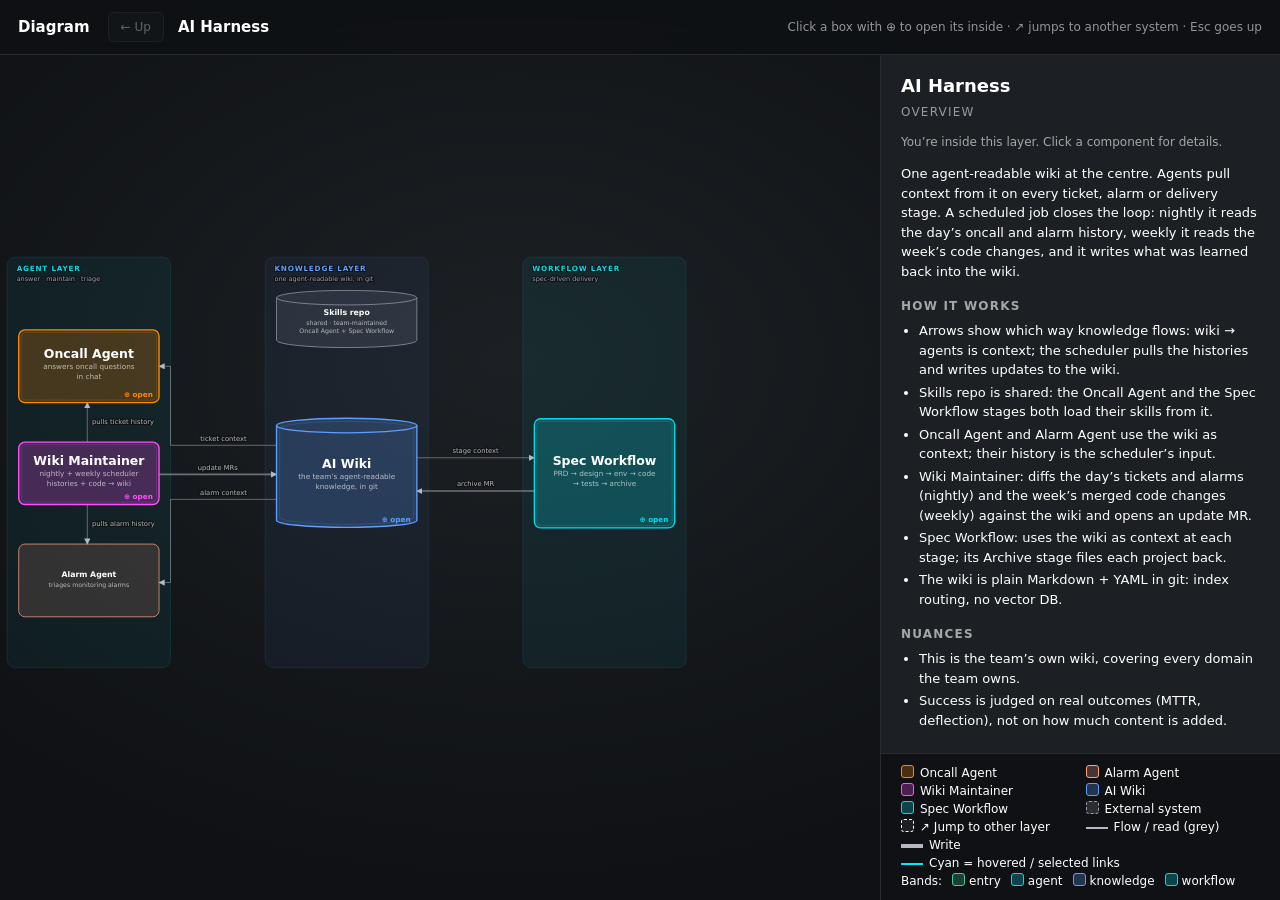
==== commit bb246a50: "Publish deck" ====
--- a/ai-knowledge-layer/diagram-layers.html
+++ b/ai-knowledge-layer/diagram-layers.html
@@ -22,16 +22,16 @@
 #panel h4{margin:16px 0 6px;font-size:12px;text-transform:uppercase;letter-spacing:1.2px;opacity:.6}
 #panel ul{margin:0;padding-left:18px}
 #panel .sbtns{display:flex;flex-wrap:wrap;gap:8px}
-.sbtn{background:#ffffff0d;border:1px solid #3a3f47;border-radius:8px;color:#e6e8eb;padding:6px 12px;cursor:pointer;font-size:13px}
-.sbtn:hover{background:#ffffff1a;border-color:#7cc4ff}
+.sbtn{background:#ffffff0d;border:1px solid #3b4048;border-radius:8px;color:#e0e2e7;padding:6px 12px;cursor:pointer;font-size:13px}
+.sbtn:hover{background:#ffffff1a;border-color:#95b9ff}
 #schema{position:fixed;inset:0;z-index:20;display:none;align-items:center;justify-content:center;background:rgba(0,0,0,.45);padding-right:400px}
 body.schema #schema{display:flex}
 #sbox{position:relative;width:min(640px,calc(100vw - 448px));max-height:86vh;overflow-y:auto;background:#1c2024;border:1px solid #272a30;border-radius:14px;padding:24px 26px 28px;font-size:13px;line-height:1.5}
-#sbox .stag{font-size:12px;letter-spacing:1.4px;text-transform:uppercase;font-weight:700;color:#7cc4ff}
+#sbox .stag{font-size:12px;letter-spacing:1.4px;text-transform:uppercase;font-weight:700;color:#95b9ff}
 #sbox h2{margin:6px 0;font-size:22px}
 #sbox h4{margin:16px 0 6px;font-size:12px;text-transform:uppercase;letter-spacing:1.2px;opacity:.6}
 #sbox ul{margin:0;padding-left:18px}
-#sclose{position:absolute;top:10px;right:12px;background:none;border:0;color:#9aa0a6;font-size:18px;cursor:pointer}
+#sclose{position:absolute;top:10px;right:12px;background:none;border:0;color:#989ead;font-size:18px;cursor:pointer}
 #sbox .ex-tbl{overflow-x:auto;border:1px solid #272a30;border-radius:8px;margin:6px 0}
 #sbox .ex-tbl table{border-collapse:collapse;font-size:12px;font-family:ui-monospace,Menlo,monospace;white-space:nowrap}
 #sbox .ex-tbl th,#sbox .ex-tbl td{padding:4px 8px;border-bottom:1px solid #272a30;text-align:left}
@@ -55,7 +55,7 @@
 .node.click{cursor:pointer}
 .node{transition:opacity .15s}
 .node.dim{opacity:.22}
-.node.click:hover rect.box{filter:brightness(1.35)}
+.node.click:hover .box{filter:brightness(1.35)}
 .node text{pointer-events:none}
 </style></head>
 <body>
@@ -81,11 +81,11 @@
   <div><i style="background:#5d9eff40;border:1px solid #5d9eff"></i>AI Wiki</div>
   <div><i style="background:#00deed40;border:1px solid #00deed"></i>Spec Workflow</div>
   <div><i style="background:#989ead33;border:1px dashed #989ead"></i>External system</div>
-  <div><i style="background:#15181c;border:1px dashed #fff"></i>↗ Jump to other layer</div>
+  <div><i style="background:#1c2024;border:1px dashed #fff"></i>↗ Jump to other layer</div>
   <div><span class="ln" style="border-top-color:#b5b9c4"></span>Flow / read (grey)</div>
   <div><span class="ln" style="border-top:4px solid #b5b9c4"></span>Write</div>
   <div class="full"><span><span class="ln" style="border-top-color:#00eafa"></span>Cyan = hovered / selected links</span></div>
-  <div class="full">Bands:<span><i style="background:#42d09440;border:1px solid #42d094"></i>entry</span><span><i style="background:#8B65FF40;border:1px solid #8B65FF"></i>agent</span><span><i style="background:#5d9eff40;border:1px solid #5d9eff"></i>knowledge</span><span><i style="background:#00deed40;border:1px solid #00deed"></i>workflow</span></div>
+  <div class="full">Bands:<span><i style="background:#42d09440;border:1px solid #42d094"></i>entry</span><span><i style="background:#00deed40;border:1px solid #00deed"></i>agent</span><span><i style="background:#5d9eff40;border:1px solid #5d9eff"></i>knowledge</span><span><i style="background:#00deed40;border:1px solid #00deed"></i>workflow</span></div>
 </div>
 
 <script>
@@ -98,16 +98,24 @@
 // 4 system colours (logo gradient: orange, magenta, blue, cyan) + 2 status colours (gray external, yellow stale)
 const C = {oncall:'#ff8800',alarm:'#ffa185',maint:'#ff4fff',wiki:'#5d9eff',spec:'#00deed',ext:'#989ead',warn:'#ffd13c'};
 const SYS = {bot:C.oncall,sched:C.maint,wiki:C.wiki,harness:C.spec,env:C.spec,rec:C.spec};
+// Data stores (wiki, repos, histories) draw as cylinders; everything else is a box.
+const STORE=new Set(['wiki','skills','sk','tix','alm','svc']);
+function cylPath(x,y,w,h){
+  const rx=w/2, ry=Math.min(14,h*.14);
+  return {ry,
+    d:`M${x},${y+ry}A${rx},${ry} 0 0 1 ${x+w},${y+ry}V${y+h-ry}A${rx},${ry} 0 0 1 ${x},${y+h-ry}Z`,
+    rim:`M${x},${y+ry}A${rx},${ry} 0 0 0 ${x+w},${y+ry}`};
+}
 function colorOf(lid,n){ return (n.c&&C[n.c]) || (n.child&&SYS[n.child]) || (n.go&&SYS[n.go]) || ((n.kind==='ghost'||n.kind==='person')?C.ext:SYS[lid]) || C.ext; }
 
 const L = {
-root:{title:'AI knowledge layer',
- d:{kind:'Overview',what:'One agent-readable wiki at the centre. Agents pull context from it on every ticket, alarm or delivery stage. A nightly scheduler closes the loop: it reads the day’s oncall and alarm history and writes what was learned back into the wiki.',
-  how:['Arrows show which way knowledge flows: wiki → agents is context; the scheduler pulls the histories and writes updates to the wiki.','Skills repo is shared: the Oncall Agent and the Spec Workflow stages both load their skills from it.','Oncall Agent and Alarm Agent use the wiki as context; their history is the scheduler’s input.','Wiki Maintainer: end-of-day job that diffs the day’s tickets and alarms against the wiki and opens an update MR.','Spec Workflow: uses the wiki as context at each stage; its Archive stage files each project back.','The wiki is plain Markdown + YAML in git: index routing, no vector DB.'],
+root:{title:'AI Harness',
+ d:{kind:'Overview',what:'One agent-readable wiki at the centre. Agents pull context from it on every ticket, alarm or delivery stage. A scheduled job closes the loop: nightly it reads the day’s oncall and alarm history, weekly it reads the week’s code changes, and it writes what was learned back into the wiki.',
+  how:['Arrows show which way knowledge flows: wiki → agents is context; the scheduler pulls the histories and writes updates to the wiki.','Skills repo is shared: the Oncall Agent and the Spec Workflow stages both load their skills from it.','Oncall Agent and Alarm Agent use the wiki as context; their history is the scheduler’s input.','Wiki Maintainer: diffs the day’s tickets and alarms (nightly) and the week’s merged code changes (weekly) against the wiki and opens an update MR.','Spec Workflow: uses the wiki as context at each stage; its Archive stage files each project back.','The wiki is plain Markdown + YAML in git: index routing, no vector DB.'],
   gotchas:['This is the team’s own wiki, covering every domain the team owns.','Success is judged on real outcomes (MTTR, deflection), not on how much content is added.']},
  nodes:[
   {id:'oncall',label:'Oncall Agent',sub:'answers oncall questions\nin chat',x:30,y:50,w:270,h:140,child:'bot'},
-  {id:'sched',label:'Wiki Maintainer',sub:'end-of-day scheduler\noncall + alarm history → wiki',x:30,y:280,w:270,h:120,child:'sched'},
+  {id:'sched',label:'Wiki Maintainer',sub:'nightly + weekly scheduler\nhistories + code → wiki',x:30,y:280,w:270,h:120,child:'sched'},
   {id:'alarm',label:'Alarm Agent',sub:'triages monitoring alarms',c:'alarm',x:30,y:500,w:270,h:140,
    d:{kind:'Agent',what:'Picks up monitoring alarms, pulls the matching runbook / known issue from the wiki, and gathers evidence (logs, metrics, recent deploys) before a human acts.',how:['Same building blocks as the Oncall Agent: same runtime, same wiki, read-only evidence tools.','The difference is the trigger and the output: an alarm starts it, and it writes a triage note instead of a chat answer.','Context: wiki runbooks, Scenario Runbook precedents, service registry.','Output: alarm triage note + its outcome, kept as alarm history.','Alarm history is one of the Wiki Maintainer’s two inputs.'],link:['See the Oncall Agent diagram','bot']}},
   {id:'wiki',label:'AI Wiki',sub:'the team’s agent-readable\nknowledge, in git',x:465,y:235,w:270,h:210,child:'wiki'},
@@ -156,7 +164,7 @@
     guards:[['code','Prod DB: SELECT / SHOW / DESCRIBE only, regex gate before any call.'],['platform','Release ticket and DB release stop at a human approval node.'],['platform','Timer trigger needs a second-person approval before it runs.'],['platform','Calls use the asker’s delegated per-user credentials (least privilege), not a shared identity.']]}},
   {id:'gskill',label:'Generic skills',sub:'log search · DB read\nbounded summary output',x:810,y:340,w:260,h:90,
    d:{kind:'Domain skill',what:'Generic skills shared by every domain skill: log search and DB read. They take a recipe or query from the wiki and return a bounded summary, never raw logs or rows.',guards:[['platform','Authorization is the caller’s token, enforced by the platform: shared skills never widen access, because each consumer calls with its own token.'],['code','Read-only skills.'],['code','Output is a bounded summary: top hits, window, counts.']],gotchas:['Live in the team’s skills repo like the domain skills. Starter versions can come from the same template the wiki is scaffolded from.']}},
-  {id:'sched',label:'Wiki\nMaintainer',sub:'end of day',x:255,y:400,w:150,h:80,go:'sched'},
+  {id:'sched',label:'Wiki\nMaintainer',sub:'nightly + weekly',x:255,y:400,w:150,h:80,go:'sched'},
  ],
  edges:[
   ['chat','router','@mention','read'],
@@ -171,20 +179,22 @@
 
 // ---------------- WIKI MAINTAINER ----------------
 sched:{title:'Wiki Maintainer',
- d:{kind:'Scheduled job',what:'A generic end-of-day scheduler. It polls the day’s oncall ticket history and alarm history, compares what was learned with what the wiki says, and opens update MRs for the wiki, after its question evals pass.',
-  how:['Trigger: cron at end of day.','Collect → compare with the wiki → draft entries → run evals → open MR → review → merge.','Tomorrow’s Oncall and Alarm agents read the updated wiki: the loop closes without anyone remembering to write docs.'],
+ d:{kind:'Scheduled job',what:'A scheduled job with two runs. Nightly, it polls the day’s oncall ticket history and alarm history. Weekly, it reads the week’s merged changes in the registered service repos. Each run compares what changed with what the wiki says and opens update MRs for the wiki, after its question evals pass.',
+  how:['Trigger: nightly for tickets and alarms, weekly for code changes.','Collect → compare with the wiki → draft entries → run evals → open MR → review → merge.','Tomorrow’s Oncall and Alarm agents read the updated wiki: the loop closes without anyone remembering to write docs.'],
   guards:[['prompt','No PII: entries cite only the ticket / alarm id.'],['code','Wiki CI (link check, PII / secret scan, freshness lint) runs on every MR it opens.'],['platform','Human review on the MR before merge.'],['platform','Maintainer bot identity: pushes only to maintainer/* branches and opens MRs. It cannot merge, edit CI config or bypass branch protection; code owners per wiki area approve.'],['code','Evals run before any MR is opened: a drop in score holds the draft instead of opening a PR.']],
   gotchas:['Past Scenario Runbook entries are hypotheses, not answers: an agent tests an entry against the current evidence, and the Maintainer only updates one when the day’s evidence ties to it.','MR budget: each MR holds at most N entries and the overflow carries to the next day, so a reviewer can actually read it. A P0 or postmortem finding takes a fast path: its own small MR straight away, through the same evals and CI.']},
  nodes:[
-  {id:'cron',label:'Nightly trigger',sub:'cron',x:20,y:60,w:180,h:80,
-   d:{kind:'Trigger',what:'Runs once a day after the oncall shift ends.'}},
-  {id:'tix',label:'Ticket history',sub:'today’s threads + outcomes',x:20,y:230,w:220,h:90,go:'bot'},
-  {id:'alm',label:'Alarm history',c:'alarm',sub:'today’s alarms + triage notes',x:20,y:400,w:220,h:90,
+  {id:'cron',label:'Trigger',sub:'cron · nightly + weekly',x:20,y:30,w:220,h:80,
+   d:{kind:'Trigger',what:'Two schedules start the same pipeline.',how:['Nightly, after the oncall shift ends: the day’s ticket and alarm history.','Weekly: the week’s merged changes in the registered service repos.']}},
+  {id:'tix',label:'Ticket history',sub:'today’s threads + outcomes',x:20,y:150,w:220,h:90,go:'bot'},
+  {id:'alm',label:'Alarm history',c:'alarm',sub:'today’s alarms + triage notes',x:20,y:280,w:220,h:90,
    d:{kind:'Input',what:'The Alarm Agent’s output for the day: which alarms fired, what evidence was gathered, how each one was resolved.'}},
+  {id:'repos',label:'Service repos',sub:'this week’s merges\nin registered repos',x:20,y:410,w:220,h:90,go:'wiki',
+   d:{kind:'Input',what:'The week’s merged changes in the service repos listed in the wiki’s service registry. Used to find wiki entries the code no longer matches and new behaviour the wiki does not cover yet.',guards:[['platform','Read-only access to the repos.']]}},
   {id:'collect',label:'1 · Collect',sub:'scrub · group by\nsymptom / service',x:270,y:290,w:150,h:120,
-   d:{kind:'Step',what:'Pull the day’s tickets and alarms and cluster them by symptom and service, so repeats collapse into one candidate.',guards:[['code','Personal data and secrets are stripped from tickets before the model sees them.'],['code','Only history with a human-confirmed outcome (ticket resolved and the agent’s reply rated by the engineer, or alarm triage confirmed) can create or change an entry. Agent-only answers are logged but never promoted, so the wiki cannot reinforce its own mistakes.'],['code','An unrated ticket is skipped: no rating, no learning.']]}},
+   d:{kind:'Step',what:'Nightly: pull the day’s tickets and alarms and cluster them by symptom and service, so repeats collapse into one candidate. Weekly: pull the week’s merged changes and group them by service.',guards:[['code','Personal data and secrets are stripped from tickets before the model sees them.'],['code','Only history with a human-confirmed outcome (ticket resolved and the agent’s reply rated by the engineer, or alarm triage confirmed) can create or change an entry. Agent-only answers are logged but never promoted, so the wiki cannot reinforce its own mistakes.'],['code','An unrated ticket is skipped: no rating, no learning.']]}},
   {id:'diff',label:'2 · Compare',sub:'New / Outdated\n/ Review per finding',x:450,y:290,w:150,h:120,
-   d:{kind:'Step',what:'Walk the wiki index for each cluster and compare findings with the wiki claims that were used.',how:['Each finding marked New (no entry) or Outdated (entry contradicted by today’s evidence).','Entries past their review interval, or unused for N days, are flagged Review / Archive for a human to confirm.','No change → nothing to write.']}},
+   d:{kind:'Step',what:'Walk the wiki index for each cluster and compare findings with the wiki claims that were used.',how:['Each finding marked New (no entry) or Outdated (entry contradicted by new evidence or a code change).','Entries past their review interval, or unused for N days, are flagged Review / Archive for a human to confirm.','No change → nothing to write.']}},
   {id:'draft',label:'3 · Draft',sub:'Runbooks, recipes,\nrouting + index',x:630,y:290,w:150,h:120,
    d:{kind:'Step',what:'Write or update wiki entries from the day’s evidence: Scenario Runbook entries from the template (symptom · applies to · root cause · resolution · handoff), log and query recipes, routing, and the matching index rows.',guards:[['prompt','Index-update invariant: every doc change updates its index in the same change.']]}},
   {id:'evals',label:'4 · Run evals',sub:'question set on\nthe draft branch',x:810,y:290,w:150,h:120,
@@ -194,8 +204,8 @@
   {id:'wiki',label:'AI Wiki',sub:'Runbooks · docs · index',x:450,y:520,w:390,h:100,go:'wiki'},
  ],
  edges:[
-  ['cron','collect','','read'],
-  ['tix','collect','','read'],['alm','collect','','read'],
+  ['cron','collect','','read',{s:['R','L']}],
+  ['tix','collect','','read',{s:['R','L']}],['alm','collect','','read',{s:['R','L']}],['repos','collect','','read',{s:['R','L']}],
   ['collect','diff','','read'],['diff','draft','','read'],['draft','evals','','read'],['evals','mr','','read'],
   ['wiki','diff','current claims','read',{s:['T','B'],f:[.19,.5],lt:.8}],
   ['mr','wiki','merge','write',{c:[1075,600]}],
@@ -204,28 +214,26 @@
 // ---------------- WIKI ----------------
 wiki:{title:'AI Wiki',
  d:{kind:'Knowledge base (git)',what:'Git-hosted Markdown / YAML knowledge for AI agents on a business domain. No service code.',
-  how:['Retrieve: index routing (progressive disclosure), not search. No embeddings anywhere.','Stay fresh: Wiki Maintainer MRs, index-update invariant, Wiki CI on every MR, evals before the Maintainer opens one.','Code detail is read from the service repos at the registry commit; the wiki keeps architecture, direction and context.','Consumers: Oncall Agent, Alarm Agent, Spec Workflow, coding-agent sessions.','The wiki holds facts only: no procedures, tool or MCP calls. All skills (domain, read and write) live in the skills repo and point at wiki entries; reads and writes run behind the platform’s approval.'],
+  how:['Retrieve: index routing (progressive disclosure), not search. No embeddings anywhere.','Stay fresh: Wiki Maintainer MRs, index-update invariant, Wiki CI on every MR, evals before the Maintainer opens one.','Code detail is read from the service repos the wiki registers; the wiki keeps architecture, direction and context.','Consumers: Oncall Agent, Alarm Agent, Spec Workflow, coding-agent sessions.','The wiki holds facts only: no procedures, tool or MCP calls. All skills (domain, read and write) live in the skills repo and point at wiki entries; reads and writes run behind the platform’s approval.'],
   guards:[['prompt','Any doc change updates its index in the same change.'],['code','Wiki CI on every MR: link check, PII / secret scan, freshness lint.'],['code','Evals: a fixed set of real runbook-scenario questions is re-run on a change; a lower score than main blocks it.']],
  },
  nodes:[
   {id:'oncall',label:'Oncall Agent',sub:'ticket context',x:20,y:40,w:190,h:80,go:'bot'},
   {id:'alarm',label:'Alarm Agent',sub:'alarm context',c:'alarm',x:20,y:190,w:190,h:80,kind:'ghost',d:{kind:'Consumer',what:'Pulls runbooks, Scenario Runbook precedents and the service registry as context for each alarm; its alarm history feeds the Wiki Maintainer.'}},
-  {id:'sched',label:'Wiki\nMaintainer',sub:'end-of-day MRs',x:20,y:340,w:190,h:100,go:'sched'},
+  {id:'sched',label:'Wiki\nMaintainer',sub:'nightly + weekly MRs',x:20,y:340,w:190,h:100,go:'sched'},
   {id:'harness',label:'Spec Workflow',sub:'context · archive',x:20,y:550,w:190,h:90,go:'harness'},
   {id:'index',label:'Index tree',sub:'AGENTS.md → AI-INDEX\n→ sub-indexes → docs\n\nroutes, holds no detail',x:300,y:140,w:180,h:400,
    d:{kind:'Main contract',what:'Progressive-disclosure router: root index → sub-indexes → numbered docs. AGENTS.md is the single source of truth for agent rules.',how:['Root index: scenarios (understand domain, take an oncall, find a service, read code).','Knowledge index: change type → doc chain.','Oncall map: boundary → action skill → recipes → Scenario Runbook precedents.'],guards:[['prompt','“Don’t grep the whole repo, navigate from the indexes.”'],['code','Link checker fails on unindexed docs.']],gotchas:['Contract surface: moving it breaks every consumer at once.','Restructures aim to shrink agent context: remove mirrors, merge duplicates.']}},
-  {id:'kbsync',label:'Code sync',sub:'code merge → docs MR',x:800,y:20,w:220,h:62,
-   d:{kind:'Automation',what:'When a code MR merges in a watched repo, the sync opens a docs MR into the wiki. It only opens the MR: Wiki CI and human code-owner review check it like every other wiki MR.',gotchas:['Same gate as the nightly Wiki Maintainer update: nothing reaches the wiki without a reviewed MR.']}},
   {id:'docs',label:'References',sub:'boundary · data model · recipes',x:520,y:130,w:220,h:90,
    d:{kind:'Content',what:'Numbered reference docs: overview, glossary, region dispatch, data model, extension hooks, oncall triage, debug recipes.',how:['008 oncall triage: the “is it ours?” boundary.','012 debug recipes.','004.1 extension-hook mappings.'],guards:[['prompt','Numbers are never reused (agents hard-code paths).']]}},
   {id:'qa',label:'Scenario Runbook',sub:'seeded from real tickets\nfor oncall, alarms, people',x:520,y:240,w:220,h:90,
    d:{kind:'Content',what:'One runbook entry per recurring scenario, seeded from real historical tickets; new and outdated entries arrive through the Wiki Maintainer’s MR. Where a change is the right fix, the entry records the fact (when it applies, what to check first) and names the write skill in the skills repo. That skill and the platform’s approval gate carry it out; the entry never does.',how:['Template: symptom · applies to · root cause · resolution · handoff.','Provenance labelled: KB-derived vs confirmed against ticket chats.'],gotchas:['Entries are hypotheses, not answers: test them against the current ticket’s evidence before reusing.','Honest metric: adding files doesn’t move adoption; only real deflection does.']}},
   {id:'reg',label:'Service registry',sub:'service → docs map',x:520,y:350,w:220,h:90,
-   d:{kind:'Content',what:'Where each service lives and which docs describe it. Identify services by the full triple (id + repo path + alias), never by a short name.',gotchas:['The Oncall Agent uses it as its onboarding code scope.']}},
+   d:{kind:'Content',what:'The services this wiki references: where each lives and which docs describe it. Identify services by the full triple (id + repo path + alias), never by a short name.',gotchas:['The Oncall Agent uses it as its onboarding code scope.']}},
   {id:'code',label:'Architecture notes',sub:'curated · why, not what',x:800,y:130,w:220,h:90,
-   d:{kind:'Content',what:'Curated cross-service architecture and design-intent notes: what the code cannot say.',gotchas:['These notes cover architecture and direction; code detail is read from the service repos at the registry commit.']}},
-  {id:'svc',label:'Service repos',sub:'read on demand\npinned to registry commit',x:800,y:240,w:220,h:90,
-   d:{kind:'Code source',what:'The service repos themselves. An agent that needs code detail opens the repo at the commit the registry names, instead of reading a generated copy.',how:['Registry gives repo + commit.','Agent greps or reads that checkout.','Each repo keeps a short README / AGENTS.md for its own conventions.'],gotchas:['Needs agent access to checkouts.']}},
+   d:{kind:'Content',what:'Curated cross-service architecture and design-intent notes: what the code cannot say.',gotchas:['These notes cover architecture and direction; code detail is read from the service repos listed in the registry.']}},
+  {id:'svc',label:'Service repos',sub:'read on demand\nlisted in the registry',x:800,y:240,w:220,h:90,
+   d:{kind:'Code source',what:'The service repos themselves. An agent that needs code detail finds the repo through the registry and reads it, instead of reading a generated copy.',how:['Registry gives the repo.','Agent greps or reads the repo.','The Wiki Maintainer’s weekly run reads the week’s merges here to find wiki gaps.','Each repo keeps a short README / AGENTS.md for its own conventions.'],gotchas:['Needs agent access to checkouts.']}},
   {id:'proj',label:'projects/',sub:'short ADRs\none per project',x:800,y:350,w:220,h:90,
    d:{kind:'Content',what:'Short architecture decision records, one per project: the context, the decision and why.',gotchas:['The Archive stage files each project here as an MR under the wiki’s NNN-name convention.']}},
   {id:'ci',label:'Wiki CI',sub:'every MR · link check\nPII scan · freshness lint',x:800,y:460,w:220,h:100,
@@ -239,7 +247,6 @@
   ['sched','index','MR','write'],
   ['index','harness','','read'],
   ['index','docs','','read'],['index','qa','','read'],['index','reg','','read'],
-  ['kbsync','docs','docs MR','write'],
   ['reg','svc','','read'],['ci','index','gates MR','weak'],['evals','index','tests routing','weak'],
  ]},
 // ---------------- HARNESS ----------------
@@ -312,7 +319,7 @@
 // group of boxes, headed by a LAYER name and a one-line subtitle. Boxes listed in `m` define the
 // band's extent. Boxes not listed (external systems, portals to other layers) stay outside any band.
 // Tints: green = entry / inputs · purple = agents / pipeline · blue = knowledge / state · cyan = workflow / owners.
-const TINT={entry:'#42d094', agent:'#8B65FF', know:'#5d9eff', flow:'#00deed'};
+const TINT={entry:'#42d094', agent:'#00deed', know:'#5d9eff', flow:'#00deed'};
 const BANDS={
  root:[ {l:'AGENT LAYER',s:'answer · maintain · triage',c:TINT.agent,m:['oncall','sched','alarm']},
         {l:'KNOWLEDGE LAYER',s:'one agent-readable wiki, in git',c:TINT.know,m:['skills','wiki'],keep:true},
@@ -321,13 +328,13 @@
         {l:'SUPERVISOR LAYER',s:'route · merge · answer',c:TINT.agent,m:['router'],keep:true},
         {l:'WORKER LAYER',s:'one per thread · closes after 1 hour',c:TINT.agent,m:['worker','ext'],keep:true},
         {l:'KNOWLEDGE · SKILLS · PLATFORMS',s:'source of truth · skills · tools',c:TINT.know,m:['cskill','wskill','oskill','gskill','wiki','plat'],padT:30} ],
- sched:[{l:'INPUTS',s:'trigger · histories',c:TINT.entry,m:['cron','tix','alm'],tall:true},
-        {l:'MAINTAINER PIPELINE',s:'nightly · five steps',c:TINT.agent,m:['collect','diff','draft','evals','mr']},
+ sched:[{l:'INPUTS',s:'trigger · histories · code',c:TINT.entry,m:['cron','tix','alm','repos'],tall:true},
+        {l:'MAINTAINER PIPELINE',s:'nightly + weekly · five steps',c:TINT.agent,m:['collect','diff','draft','evals','mr']},
         {l:'KNOWLEDGE LAYER',s:'the wiki it updates',c:TINT.know,m:['wiki']} ],
  wiki:[ {l:'CONSUMERS',s:'who reads · who writes',c:TINT.entry,m:['oncall','alarm','sched','harness']},
         {l:'ROUTING LAYER',s:'index, no detail',c:TINT.agent,m:['index']},
         {l:'CURATED KNOWLEDGE',s:'references · runbooks · registry',c:TINT.know,m:['docs','qa','reg']},
-        {l:'CODE · GOVERNANCE',s:'notes · repos · sync · CI · evals',c:TINT.flow,m:['kbsync','code','svc','proj','ci','evals']} ],
+        {l:'CODE · GOVERNANCE',s:'notes · repos · CI · evals',c:TINT.flow,m:['code','svc','proj','ci','evals']} ],
  harness:[{l:'CONTROL LAYER',s:'engineer · orchestrator',c:TINT.agent,m:['eng','wf']},
         {l:'STAGE LAYER',s:'one stage at a time',c:TINT.flow,m:['s1','s2','s3','s4','s5','s7'],padB:30},
         {l:'KNOWLEDGE LAYER',s:'skills · wiki',c:TINT.know,m:['sk','wiki']},
@@ -545,11 +552,11 @@
     // headers sit above the edges (dark outline) so a line crossing a band never hides its name
     const ol={'paint-order':'stroke',stroke:'#0f1114','stroke-width':4,'stroke-linejoin':'round'};
     const t=el('text',{...ol,x:b.x+18,y:b.y+27,'font-size':14,'font-weight':800,'letter-spacing':1.5,fill:b.c},hg); t.textContent=b.l;
-    const s=el('text',{...ol,x:b.x+18,y:b.y+45,'font-size':12.5,fill:'#9a9ea6'},hg); s.textContent=b.s;
+    const s=el('text',{...ol,x:b.x+18,y:b.y+45,'font-size':12.5,fill:'#989ead'},hg); s.textContent=b.s;
   }
   for(const gr of lay.groups||[]){
     el('rect',{x:gr.x,y:gr.y,width:gr.r-gr.x,height:gr.b-gr.y,rx:12,fill:'#ffffff08',stroke:'#989ead','stroke-width':1.4,'stroke-dasharray':'3 4'},bg);
-    const t=el('text',{x:gr.x+12,y:gr.y+16,'font-size':12,'font-weight':800,'letter-spacing':1.2,fill:'#c9ccd4'},bg); t.textContent=gr.l+' · '+gr.s;
+    const t=el('text',{x:gr.x+12,y:gr.y+16,'font-size':12,'font-weight':800,'letter-spacing':1.2,fill:'#d2d4db'},bg); t.textContent=gr.l+' · '+gr.s;
   }
   // Edges: grey right-angle routes. Hover or select a box and its links turn cyan with dots flowing along them.
   const ctx={lay,nodes:[],edges:[],hover:null,sel:null};
@@ -582,17 +589,25 @@
     ng1.addEventListener('pointerenter',()=>{ctx.hover=n.id; applyFocus(ctx);});
     ng1.addEventListener('pointerleave',()=>{ctx.hover=null; applyFocus(ctx);});
     const dash=n.go||n.kind==='ghost'?'6 5':'';
+    const cyl=STORE.has(n.id), cp=cyl&&cylPath(n.x,n.y,n.w,n.h), ry=cyl?cp.ry:0;
     if(n.kind==='stack'){ for(const k of [10,5]) el('rect',{x:n.x+k,y:n.y-k,width:n.w,height:n.h,rx:12,fill:'#1c2024',stroke:hexA(col,.5)},ng1); }
-    el('rect',{class:'box',x:n.x,y:n.y,width:n.w,height:n.h,rx:n.kind==='person'?n.h/2:12,fill:n.go?'#15181c':hexA(col,n.child?.22:.14),stroke:col,'stroke-width':n.child?2.6:1.4,'stroke-dasharray':dash},ng1);
-    if(n.child) el('rect',{x:n.x+5,y:n.y+5,width:n.w-10,height:n.h-10,rx:9,fill:'none',stroke:hexA(col,.35),'stroke-width':1},ng1);
+    const boxA={class:'box',fill:n.go?'#1c2024':hexA(col,n.child?.22:.14),stroke:col,'stroke-width':n.child?2.6:1.4,'stroke-dasharray':dash};
+    if(cyl){
+      el('path',{...boxA,d:cp.d},ng1);
+      el('path',{d:cp.rim,fill:'none',stroke:col,'stroke-width':boxA['stroke-width'],'stroke-dasharray':dash},ng1);
+      if(n.child) el('path',{d:cylPath(n.x+6,n.y+6,n.w-12,n.h-12).d,fill:'none',stroke:hexA(col,.35),'stroke-width':1},ng1);
+    } else {
+      el('rect',{...boxA,x:n.x,y:n.y,width:n.w,height:n.h,rx:n.kind==='person'?n.h/2:12},ng1);
+      if(n.child) el('rect',{x:n.x+5,y:n.y+5,width:n.w-10,height:n.h-10,rx:9,fill:'none',stroke:hexA(col,.35),'stroke-width':1},ng1);
+    }
     const big=n.child&&lid==='root', lines=n.label.split('\n'), subs=(n.sub||'').split('\n').filter((s,i,a)=>s||a.length>1);
     const fs=big?24:(n.w<160?13.5:15), ss=big?14:12, lh=fs*1.2, slh=ss*1.35;
     const tot=lines.length*lh+(n.sub?subs.length*slh+6:0);
-    let y=n.y+n.h/2-tot/2+fs*.85;
+    let y=n.y+n.h/2+ry/2-tot/2+fs*.85;
     for(const ln of lines){const t=el('text',{x:n.x+n.w/2,y,'text-anchor':'middle','font-size':fs,'font-weight':700,fill:'#ffffff'},ng1); t.textContent=ln; y+=lh;}
     if(n.sub){ y+=6-lh+ss*1.1; for(const s of subs){const t=el('text',{x:n.x+n.w/2,y,'text-anchor':'middle','font-size':ss,fill:'#ffffff',opacity:.65},ng1); t.textContent=s; y+=slh;} }
     if(n.child){const t=el('text',{x:n.x+n.w-12,y:n.y+n.h-11,'text-anchor':'end','font-size':big?14:12,'font-weight':700,fill:col},ng1); t.textContent='⊕ open';}
-    if(n.go){const t=el('text',{x:n.x+n.w-10,y:n.y+18,'text-anchor':'end','font-size':12,'font-weight':700,fill:col},ng1); t.textContent='↗';}
+    if(n.go){const t=el('text',{x:n.x+n.w-10,y:n.y+ry+18,'text-anchor':'end','font-size':12,'font-weight':700,fill:col},ng1); t.textContent='↗';}
     if(clickable) ng1.addEventListener('click',ev=>{ev.stopPropagation(); onNode(lid,n,ng1,ctx);});
   }
   stage.appendChild(g);
@@ -641,7 +656,7 @@
   if(d.how&&d.how.length) h+=`<h4>How it works</h4><ul>${d.how.map(x=>`<li>${esc(x)}</li>`).join('')}</ul>`;
   const schemas=d.schema?(Array.isArray(d.schema)?d.schema:[d.schema]):[];
   if(schemas.length) h+=`<h4>Table schema</h4><div class="sbtns">${schemas.map((t,i)=>`<button class="sbtn" data-sch="${i}"><code>${esc(t.name)}</code> ▸</button>`).join('')}</div>`;
-  if(d.link) h+=`<p><a class="jl" data-go="${esc(d.link[1])}" style="color:#7cc4ff;cursor:pointer;text-decoration:underline">${esc(d.link[0])} ↗</a></p>`;
+  if(d.link) h+=`<p><a class="jl" data-go="${esc(d.link[1])}" style="color:#95b9ff;cursor:pointer;text-decoration:underline">${esc(d.link[0])} ↗</a></p>`;
   if(d.guards&&d.guards.length) h+=`<h4>Guardrails</h4><ul>${d.guards.map(([k,x])=>`<li><span class="g ${k}">${k}</span>${esc(x)}</li>`).join('')}</ul>`;
   if(d.gotchas&&d.gotchas.length) h+=`<h4>Nuances</h4><ul>${d.gotchas.map(x=>`<li>${esc(x)}</li>`).join('')}</ul>`;
   if(d.equiv) h+=`<h4>Industry equivalent</h4><p>${esc(d.equiv)}</p>`;
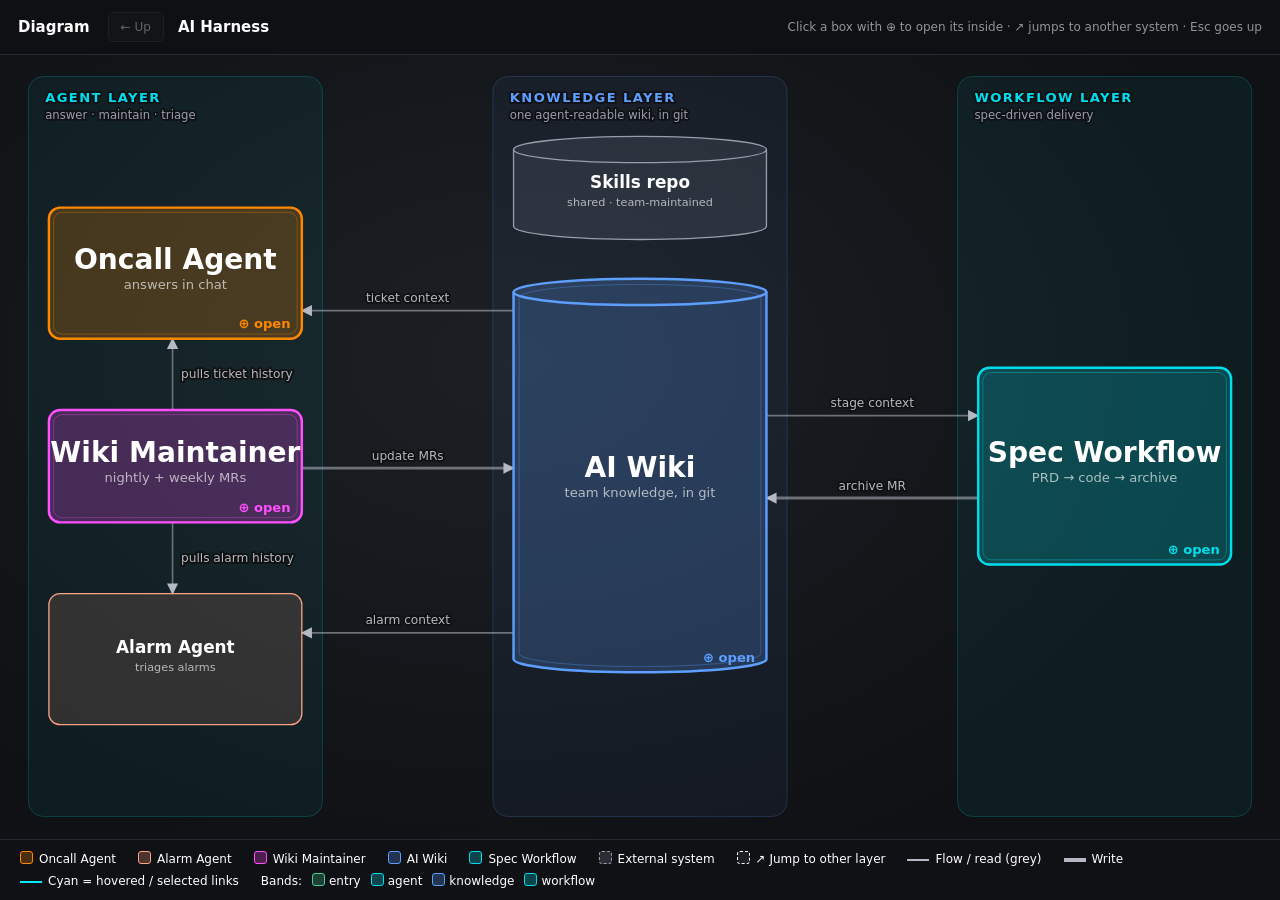
==== commit f4470161: "Publish deck" ====
--- a/ai-knowledge-layer/diagram-layers.html
+++ b/ai-knowledge-layer/diagram-layers.html
@@ -57,6 +57,11 @@
 .node.dim{opacity:.22}
 .node.click:hover .box{filter:brightness(1.35)}
 .node text{pointer-events:none}
+/* Side panel hidden (SHOW_PANEL=false): diagram takes the full width, legend runs along the bottom */
+body.nopanel #panel{display:none}
+body.nopanel #wrap{right:0}
+body.nopanel #legend{left:0;width:auto;display:flex;flex-wrap:wrap;gap:4px 22px;border-left:0}
+body.nopanel #legend .full{grid-column:auto}
 </style></head>
 <body>
 <div id="bar">
@@ -89,6 +94,8 @@
 </div>
 
 <script>
+const SHOW_PANEL = false;   // false: the side panel is hidden and leaf boxes open nothing. Panel content is kept.
+if (!SHOW_PANEL) document.body.classList.add('nopanel');
 // ---------------------------------------------------------------------------
 // DATA. Each layer: title, d (panel shown on entering), nodes, edges.
 // node: id,label,sub,x,y,w,h,own(built|evolved|others),child(layer id),go(portal layer id),kind(ghost|person|stack),d(panel)
@@ -114,13 +121,13 @@
   how:['Arrows show which way knowledge flows: wiki → agents is context; the scheduler pulls the histories and writes updates to the wiki.','Skills repo is shared: the Oncall Agent and the Spec Workflow stages both load their skills from it.','Oncall Agent and Alarm Agent use the wiki as context; their history is the scheduler’s input.','Wiki Maintainer: diffs the day’s tickets and alarms (nightly) and the week’s merged code changes (weekly) against the wiki and opens an update MR.','Spec Workflow: uses the wiki as context at each stage; its Archive stage files each project back.','The wiki is plain Markdown + YAML in git: index routing, no vector DB.'],
   gotchas:['This is the team’s own wiki, covering every domain the team owns.','Success is judged on real outcomes (MTTR, deflection), not on how much content is added.']},
  nodes:[
-  {id:'oncall',label:'Oncall Agent',sub:'answers oncall questions\nin chat',x:30,y:50,w:270,h:140,child:'bot'},
-  {id:'sched',label:'Wiki Maintainer',sub:'nightly + weekly scheduler\nhistories + code → wiki',x:30,y:280,w:270,h:120,child:'sched'},
-  {id:'alarm',label:'Alarm Agent',sub:'triages monitoring alarms',c:'alarm',x:30,y:500,w:270,h:140,
+  {id:'oncall',label:'Oncall Agent',sub:'answers in chat',x:30,y:50,w:270,h:140,child:'bot'},
+  {id:'sched',label:'Wiki Maintainer',sub:'nightly + weekly MRs',x:30,y:280,w:270,h:120,child:'sched'},
+  {id:'alarm',label:'Alarm Agent',sub:'triages alarms',c:'alarm',x:30,y:500,w:270,h:140,
    d:{kind:'Agent',what:'Picks up monitoring alarms, pulls the matching runbook / known issue from the wiki, and gathers evidence (logs, metrics, recent deploys) before a human acts.',how:['Same building blocks as the Oncall Agent: same runtime, same wiki, read-only evidence tools.','The difference is the trigger and the output: an alarm starts it, and it writes a triage note instead of a chat answer.','Context: wiki runbooks, Scenario Runbook precedents, service registry.','Output: alarm triage note + its outcome, kept as alarm history.','Alarm history is one of the Wiki Maintainer’s two inputs.'],link:['See the Oncall Agent diagram','bot']}},
-  {id:'wiki',label:'AI Wiki',sub:'the team’s agent-readable\nknowledge, in git',x:465,y:235,w:270,h:210,child:'wiki'},
-  {id:'harness',label:'Spec Workflow',sub:'PRD → design → env → code\n→ tests → archive',x:900,y:235,w:270,h:210,child:'harness'},
-  {id:'skills',label:'Skills repo',sub:'shared · team-maintained\nOncall Agent + Spec Workflow',x:465,y:30,w:270,h:110,
+  {id:'wiki',label:'AI Wiki',sub:'team knowledge, in git',x:465,y:157,w:270,h:420,child:'wiki'},
+  {id:'harness',label:'Spec Workflow',sub:'PRD → code → archive',x:900,y:235,w:270,h:210,child:'harness'},
+  {id:'skills',label:'Skills repo',sub:'shared · team-maintained',x:465,y:30,w:270,h:110,
    d:{kind:'Skills repo',what:'The shared, team-maintained repo that the Oncall Agent and the Spec Workflow stages both load their skills from.',how:['Read skills: generic, read-only (for example log search and DB read), each returning a bounded summary.','Domain skills, one folder per domain: when to use it, what to check, which wiki entry and recipe to open (for example a candidate eligibility check, a translation task trace, a slot calendar lookup). They point at wiki entries and hold no copied facts.','Write skills: change pre-prod or config through the platforms, loaded only on a change request.'],guards:[['platform','Every skill calls its platform with a scoped token; the platform enforces least privilege.']]}},
  ],
  edges:[
@@ -142,27 +149,27 @@
  nodes:[
   {id:'chat',label:'Chat thread',sub:'@bot',x:20,y:145,w:150,h:80,kind:'person',
    d:{kind:'Entry',what:'The requester’s thread in the oncall group. The answer comes back here, conclusion first, with SQL / logs hidden unless asked.',guards:[['prompt','Privacy hard stop before any tool call.'],['platform','The asker’s identity is propagated to every tool call, so their own permissions apply.']],gotchas:['Triggered by an explicit @mention, so the requester stays in control of what the bot sees.']}},
-  {id:'router',label:'Routing platform',sub:'hosts the router agent\nstores ticket history',x:220,y:115,w:220,h:140,
+  {id:'router',label:'Routing platform',sub:'router agent · ticket history',x:220,y:115,w:220,h:140,
    d:{kind:'Routing platform',what:'The platform that hosts the router agent and stores ticket history. The router agent is the entry point: privacy and language gates, classify by full business intent, start a worker for the thread, or reuse its live one (and call other teams’ routers over agent-to-agent calls), check worker output, write the final answer.',
     how:['Each answered thread (question, evidence, conclusion, handoff) is stored as ticket history. The Wiki Maintainer pulls the day’s history at end of day.','Open an attempt ledger: max 1 worker launch per turn.','Treat worker output as evidence; live / code evidence wins conflicts.','If a handoff is needed, read the live routing doc once.','Causal-conclusion gate, then conclusion-first answer.'],
     guards:[['prompt','One worker launch per turn (circuit breaker) + static test.'],['prompt','Presentation firewall: hide SQL, rows, logs unless asked.'],['prompt','Handoff is a recommendation only.']],
     gotchas:['Route by full business intent, never by IDs alone.','“A wait timeout is not a result”: the router never answers on a timeout.']}},
-  {id:'worker',label:'Worker agent',sub:'loads a domain skill\nreturns a summary\nstays alive 1 hour, then closes',x:510,y:135,w:220,h:100,
+  {id:'worker',label:'Worker agent',sub:'loads a domain skill',x:510,y:135,w:220,h:100,
    d:{kind:'Worker agent',what:'A generic agent the router agent starts for an oncall thread. Follow-up messages in the thread reach the same worker while it is alive. It loads the matching domain skill, follows it into the wiki, runs the generic read skills and returns a short result. The worker stays alive for 1 hour, then closes.',how:['Same runtime as the router; differs by prompt, tool allowlist and workspace.','Return format is fixed: conclusion, evidence, blockers. No raw rows or logs.','The routing platform keeps no context: raw logs and query results stay in the worker.'],guards:[['code','Read-only tool allowlist: no restart, rollback or deploy capability is granted.'],['code','Log search and DB reads return bounded summaries, not raw output.']],gotchas:['Auth failure ≠ “no data”: retry once, then report the blocker.']}},
-  {id:'cskill',label:'Content skill',sub:'domain skill · read-only redirect\nto wiki content entries',x:810,y:40,w:260,h:90,
+  {id:'cskill',label:'Content skill',sub:'read-only · points to wiki',x:810,y:40,w:260,h:90,
    d:{kind:'Domain skill',what:'Answers seller-content questions. A thin procedure: when to use it, which wiki entries to open, which generic read skills to call. Domain facts and log recipes stay in the wiki.',how:['Points at the wiki’s content entries and recipes (referenced, never copied).','Needs a seller id; bounded SELECTs over its content tables, using the wiki’s query through the generic DB-read skill.','Passes the wiki’s log recipe (service, error codes, window) to the generic log-search skill.','Read-only: changes go through the separate write skills, which load only on a change request.'],guards:[['prompt','Wiki docs are evidence sources, never its write area.']]}},
-  {id:'wskill',label:'Write skills',sub:'gated · loaded only on a change\nrequest (config · DB row · timer)',x:810,y:140,w:260,h:90,
+  {id:'wskill',label:'Write skills',sub:'gated · change requests only',x:810,y:140,w:260,h:90,
    d:{kind:'Domain skill',what:'The bot’s only write paths: allowlist change, a DB row change and a serverless timer trigger. Separate from the content skill so a read-only question never loads them.',how:['Each action goes through another platform’s ticket or trigger, never a direct write.','Draft first, preview, then apply on explicit request.'],guards:[['platform','Release pipeline’s human approval node.'],['code','Draft helper only previews unless --apply is passed.'],['platform','Timer-trigger path requires a second-person approval before it runs.']]}},
-  {id:'oskill',label:'Onboarding skill',sub:'domain skill\nsame flow as content',x:810,y:240,w:260,h:90,kind:'ghost',
+  {id:'oskill',label:'Onboarding skill',sub:'same flow as content',x:810,y:240,w:260,h:90,kind:'ghost',
    d:{kind:'Domain skill',what:'Answers seller-onboarding questions with the same flow as the content skill, pointed at the wiki’s onboarding entries and recipes.'}},
   {id:'ext',label:'External agents',sub:'agent-to-agent calls',x:510,y:400,w:220,h:76,kind:'ghost',
    d:{kind:'External agents',what:'Routers and agents owned by other teams (product platform, datasets, governance), called over agent-to-agent calls. The router validates their result against an agreed result contract.'}},
-  {id:'wiki',label:'AI Wiki',sub:'source of truth\nknowledge + recipes',x:1130,y:45,w:300,h:80,go:'wiki'},
-  {id:'plat',label:'Platforms',sub:'DB read · logs · config\nrelease tickets',x:1130,y:140,w:300,h:90,kind:'ghost',
+  {id:'wiki',label:'AI Wiki',sub:'knowledge + recipes',x:1130,y:45,w:300,h:80,go:'wiki'},
+  {id:'plat',label:'Platforms',sub:'DB · logs · config · tickets',x:1130,y:140,w:300,h:90,kind:'ghost',
    d:{kind:'Platforms',what:'Internal systems the agents call as tools. Owned by other teams; the bot only holds credentials to them.',
     how:['Read: the worker runs the wiki’s queries and reads logs, config and deploy state through the generic read skills.','Write (write skills only): config change via a release ticket, prod DB row change via a DB release ticket, serverless timer trigger.','Restart, rollback and deploy are outside the bot’s tool allowlist.'],
     guards:[['code','Prod DB: SELECT / SHOW / DESCRIBE only, regex gate before any call.'],['platform','Release ticket and DB release stop at a human approval node.'],['platform','Timer trigger needs a second-person approval before it runs.'],['platform','Calls use the asker’s delegated per-user credentials (least privilege), not a shared identity.']]}},
-  {id:'gskill',label:'Generic skills',sub:'log search · DB read\nbounded summary output',x:810,y:340,w:260,h:90,
+  {id:'gskill',label:'Generic skills',sub:'log search · DB read',x:810,y:340,w:260,h:90,
    d:{kind:'Domain skill',what:'Generic skills shared by every domain skill: log search and DB read. They take a recipe or query from the wiki and return a bounded summary, never raw logs or rows.',guards:[['platform','Authorization is the caller’s token, enforced by the platform: shared skills never widen access, because each consumer calls with its own token.'],['code','Read-only skills.'],['code','Output is a bounded summary: top hits, window, counts.']],gotchas:['Live in the team’s skills repo like the domain skills. Starter versions can come from the same template the wiki is scaffolded from.']}},
   {id:'sched',label:'Wiki\nMaintainer',sub:'nightly + weekly',x:255,y:400,w:150,h:80,go:'sched'},
  ],
@@ -184,22 +191,22 @@
   guards:[['prompt','No PII: entries cite only the ticket / alarm id.'],['code','Wiki CI (link check, PII / secret scan, freshness lint) runs on every MR it opens.'],['platform','Human review on the MR before merge.'],['platform','Maintainer bot identity: pushes only to maintainer/* branches and opens MRs. It cannot merge, edit CI config or bypass branch protection; code owners per wiki area approve.'],['code','Evals run before any MR is opened: a drop in score holds the draft instead of opening a PR.']],
   gotchas:['Past Scenario Runbook entries are hypotheses, not answers: an agent tests an entry against the current evidence, and the Maintainer only updates one when the day’s evidence ties to it.','MR budget: each MR holds at most N entries and the overflow carries to the next day, so a reviewer can actually read it. A P0 or postmortem finding takes a fast path: its own small MR straight away, through the same evals and CI.']},
  nodes:[
-  {id:'cron',label:'Trigger',sub:'cron · nightly + weekly',x:20,y:30,w:220,h:80,
+  {id:'cron',label:'Trigger',sub:'nightly + weekly',x:20,y:30,w:220,h:80,
    d:{kind:'Trigger',what:'Two schedules start the same pipeline.',how:['Nightly, after the oncall shift ends: the day’s ticket and alarm history.','Weekly: the week’s merged changes in the registered service repos.']}},
-  {id:'tix',label:'Ticket history',sub:'today’s threads + outcomes',x:20,y:150,w:220,h:90,go:'bot'},
-  {id:'alm',label:'Alarm history',c:'alarm',sub:'today’s alarms + triage notes',x:20,y:280,w:220,h:90,
+  {id:'tix',label:'Ticket history',sub:'today’s threads',x:20,y:150,w:220,h:90,go:'bot'},
+  {id:'alm',label:'Alarm history',c:'alarm',sub:'today’s alarms',x:20,y:280,w:220,h:90,
    d:{kind:'Input',what:'The Alarm Agent’s output for the day: which alarms fired, what evidence was gathered, how each one was resolved.'}},
-  {id:'repos',label:'Service repos',sub:'this week’s merges\nin registered repos',x:20,y:410,w:220,h:90,go:'wiki',
+  {id:'repos',label:'Service repos',sub:'this week’s merges',x:20,y:410,w:220,h:90,go:'wiki',
    d:{kind:'Input',what:'The week’s merged changes in the service repos listed in the wiki’s service registry. Used to find wiki entries the code no longer matches and new behaviour the wiki does not cover yet.',guards:[['platform','Read-only access to the repos.']]}},
-  {id:'collect',label:'1 · Collect',sub:'scrub · group by\nsymptom / service',x:270,y:290,w:150,h:120,
+  {id:'collect',label:'1 · Collect',sub:'scrub · group',x:270,y:290,w:150,h:120,
    d:{kind:'Step',what:'Nightly: pull the day’s tickets and alarms and cluster them by symptom and service, so repeats collapse into one candidate. Weekly: pull the week’s merged changes and group them by service.',guards:[['code','Personal data and secrets are stripped from tickets before the model sees them.'],['code','Only history with a human-confirmed outcome (ticket resolved and the agent’s reply rated by the engineer, or alarm triage confirmed) can create or change an entry. Agent-only answers are logged but never promoted, so the wiki cannot reinforce its own mistakes.'],['code','An unrated ticket is skipped: no rating, no learning.']]}},
-  {id:'diff',label:'2 · Compare',sub:'New / Outdated\n/ Review per finding',x:450,y:290,w:150,h:120,
+  {id:'diff',label:'2 · Compare',sub:'new · outdated · review',x:450,y:290,w:150,h:120,
    d:{kind:'Step',what:'Walk the wiki index for each cluster and compare findings with the wiki claims that were used.',how:['Each finding marked New (no entry) or Outdated (entry contradicted by new evidence or a code change).','Entries past their review interval, or unused for N days, are flagged Review / Archive for a human to confirm.','No change → nothing to write.']}},
-  {id:'draft',label:'3 · Draft',sub:'Runbooks, recipes,\nrouting + index',x:630,y:290,w:150,h:120,
+  {id:'draft',label:'3 · Draft',sub:'entries + index',x:630,y:290,w:150,h:120,
    d:{kind:'Step',what:'Write or update wiki entries from the day’s evidence: Scenario Runbook entries from the template (symptom · applies to · root cause · resolution · handoff), log and query recipes, routing, and the matching index rows.',guards:[['prompt','Index-update invariant: every doc change updates its index in the same change.']]}},
-  {id:'evals',label:'4 · Run evals',sub:'question set on\nthe draft branch',x:810,y:290,w:150,h:120,
+  {id:'evals',label:'4 · Run evals',sub:'on the draft branch',x:810,y:290,w:150,h:120,
    d:{kind:'Step',what:'Applies the draft to a branch and answers the wiki’s fixed runbook-scenario question set against it. The score is compared with main.',how:['Score not lower than main → continue to the MR.','Score lower → no PR is opened; the draft is held for a human.'],guards:[['code','Gate before the PR exists: a regression never reaches a reviewer as a normal MR.']],gotchas:['The question set is not written by the Maintainer, so it cannot grade its own work.']}},
-  {id:'mr',label:'5 · Open MR',sub:'CI → review\n→ merge',x:990,y:290,w:170,h:120,
+  {id:'mr',label:'5 · Open MR',sub:'CI → review → merge',x:990,y:290,w:170,h:120,
    d:{kind:'Step',what:'Opens the MR with the before/after eval score attached. Wiki CI runs on it, then a code owner approves before merge.',how:['At most N entries per MR; overflow carries to the next day.','Fast path: a P0 or postmortem finding opens its own small MR immediately.'],guards:[['code','Wiki CI: link and index check, PII / secret scan, freshness lint.'],['platform','Code-owner approval before merge.']]}},
   {id:'wiki',label:'AI Wiki',sub:'Runbooks · docs · index',x:450,y:520,w:390,h:100,go:'wiki'},
  ],
@@ -222,23 +229,23 @@
   {id:'alarm',label:'Alarm Agent',sub:'alarm context',c:'alarm',x:20,y:190,w:190,h:80,kind:'ghost',d:{kind:'Consumer',what:'Pulls runbooks, Scenario Runbook precedents and the service registry as context for each alarm; its alarm history feeds the Wiki Maintainer.'}},
   {id:'sched',label:'Wiki\nMaintainer',sub:'nightly + weekly MRs',x:20,y:340,w:190,h:100,go:'sched'},
   {id:'harness',label:'Spec Workflow',sub:'context · archive',x:20,y:550,w:190,h:90,go:'harness'},
-  {id:'index',label:'Index tree',sub:'AGENTS.md → AI-INDEX\n→ sub-indexes → docs\n\nroutes, holds no detail',x:300,y:140,w:180,h:400,
+  {id:'index',label:'Index tree',sub:'routes, holds no detail',x:300,y:140,w:180,h:600,
    d:{kind:'Main contract',what:'Progressive-disclosure router: root index → sub-indexes → numbered docs. AGENTS.md is the single source of truth for agent rules.',how:['Root index: scenarios (understand domain, take an oncall, find a service, read code).','Knowledge index: change type → doc chain.','Oncall map: boundary → action skill → recipes → Scenario Runbook precedents.'],guards:[['prompt','“Don’t grep the whole repo, navigate from the indexes.”'],['code','Link checker fails on unindexed docs.']],gotchas:['Contract surface: moving it breaks every consumer at once.','Restructures aim to shrink agent context: remove mirrors, merge duplicates.']}},
   {id:'docs',label:'References',sub:'boundary · data model · recipes',x:520,y:130,w:220,h:90,
    d:{kind:'Content',what:'Numbered reference docs: overview, glossary, region dispatch, data model, extension hooks, oncall triage, debug recipes.',how:['008 oncall triage: the “is it ours?” boundary.','012 debug recipes.','004.1 extension-hook mappings.'],guards:[['prompt','Numbers are never reused (agents hard-code paths).']]}},
-  {id:'qa',label:'Scenario Runbook',sub:'seeded from real tickets\nfor oncall, alarms, people',x:520,y:240,w:220,h:90,
+  {id:'qa',label:'Scenario Runbook',sub:'from real tickets',x:520,y:240,w:220,h:90,
    d:{kind:'Content',what:'One runbook entry per recurring scenario, seeded from real historical tickets; new and outdated entries arrive through the Wiki Maintainer’s MR. Where a change is the right fix, the entry records the fact (when it applies, what to check first) and names the write skill in the skills repo. That skill and the platform’s approval gate carry it out; the entry never does.',how:['Template: symptom · applies to · root cause · resolution · handoff.','Provenance labelled: KB-derived vs confirmed against ticket chats.'],gotchas:['Entries are hypotheses, not answers: test them against the current ticket’s evidence before reusing.','Honest metric: adding files doesn’t move adoption; only real deflection does.']}},
   {id:'reg',label:'Service registry',sub:'service → docs map',x:520,y:350,w:220,h:90,
    d:{kind:'Content',what:'The services this wiki references: where each lives and which docs describe it. Identify services by the full triple (id + repo path + alias), never by a short name.',gotchas:['The Oncall Agent uses it as its onboarding code scope.']}},
   {id:'code',label:'Architecture notes',sub:'curated · why, not what',x:800,y:130,w:220,h:90,
    d:{kind:'Content',what:'Curated cross-service architecture and design-intent notes: what the code cannot say.',gotchas:['These notes cover architecture and direction; code detail is read from the service repos listed in the registry.']}},
-  {id:'svc',label:'Service repos',sub:'read on demand\nlisted in the registry',x:800,y:240,w:220,h:90,
+  {id:'svc',label:'Service repos',sub:'read on demand',x:800,y:590,w:220,h:120,
    d:{kind:'Code source',what:'The service repos themselves. An agent that needs code detail finds the repo through the registry and reads it, instead of reading a generated copy.',how:['Registry gives the repo.','Agent greps or reads the repo.','The Wiki Maintainer’s weekly run reads the week’s merges here to find wiki gaps.','Each repo keeps a short README / AGENTS.md for its own conventions.'],gotchas:['Needs agent access to checkouts.']}},
-  {id:'proj',label:'projects/',sub:'short ADRs\none per project',x:800,y:350,w:220,h:90,
+  {id:'proj',label:'projects/',sub:'one ADR per project',x:800,y:350,w:220,h:90,
    d:{kind:'Content',what:'Short architecture decision records, one per project: the context, the decision and why.',gotchas:['The Archive stage files each project here as an MR under the wiki’s NNN-name convention.']}},
-  {id:'ci',label:'Wiki CI',sub:'every MR · link check\nPII scan · freshness lint',x:800,y:460,w:220,h:100,
+  {id:'ci',label:'Wiki CI',sub:'checks every MR',x:800,y:240,w:220,h:100,
    d:{kind:'CI pipeline',what:'Runs on every MR into the wiki, whoever opens it: link and index check, PII / secret scan, owner and last-reviewed lint.'}},
-  {id:'evals',label:'Evals',sub:'runbook-scenario questions\nregression gate',x:800,y:590,w:220,h:100,
+  {id:'evals',label:'Evals',sub:'regression gate',x:800,y:460,w:220,h:100,
    d:{kind:'Test set',what:'A fixed set of real runbook-scenario questions with the doc or entry each should reach, kept in the wiki repo. Answered by an agent navigating the indexes, scored against main.',how:['Seeded from confirmed tickets; owned by the wiki’s code owners.','The Wiki Maintainer runs it before it opens an MR; Wiki CI can run it on any MR.','Before/after score is shown on the MR.'],gotchas:['Not generated by the Maintainer, so it cannot grade its own output.','Grow it from missed questions, not from the entries just written.']}},
  ],
  edges:[
@@ -257,7 +264,7 @@
  nodes:[
   {id:'eng',label:'Engineer',sub:'+ coding agent',x:30,y:200,w:180,h:80,kind:'person',
    d:{kind:'Entry',what:'Any team engineer in Claude Code / Codex / IDE agent asks to start or continue a project; the orchestrator takes over.',gotchas:['Any follow-up message must re-enter the orchestrator (agents drift after context compaction).']}},
-  {id:'wf',label:'Orchestrator',sub:'one stage at a time · callbacks finish stages · resume / rollback',x:270,y:200,w:620,h:80,
+  {id:'wf',label:'Orchestrator',sub:'one stage at a time · resume / rollback',x:270,y:200,w:620,h:80,
    d:{kind:'Harness core',what:'Owns current stage, dispatch, callback validation, flow changes, resume and rollback.',how:['Returns one action (recover / ask user / block / dispatch / complete).','Rollback: downstream stages marked rolled back, artifacts invalidated.'],guards:[['code','A callback is the only way to finish a stage (“done”, a green test or a push can’t).'],['prompt','A confirmation is valid only for what was shown.']],gotchas:['Order is scheduling, not dependency: each stage checks its own inputs.']}},
   {id:'s1',label:'1 Intake',sub:'PRD → project',x:30,y:450,w:135,h:100,
    d:{kind:'Stage 1',what:'Creates the project from a PRD, tracker item or text.',how:['Two read-only sub-agents in parallel: flow recommender + complexity scorer.','Exactly one confirmation: name, mode, complexity, flow.']}},
@@ -271,16 +278,16 @@
    d:{kind:'Stage 5',what:'Runs the API tests and scenarios from the test plan and writes a report.',guards:[['code','Coding loop: at most 3 rollbacks per project, counted in the project’s state database. The 4th failure stops for a human.']],gotchas:['A confirmed code defect rolls back to Coding. An environment issue rolls back to Env setup instead. An issue that is neither stops for a human. The issues are stored first, then the stage restarts.']}},
   {id:'s7',label:'6 Archive',sub:'wiki MR · audit',x:937,y:450,w:135,h:100,
    d:{kind:'Stage 6',what:'Closes the project: wiki MR, tracker advance, telemetry reconciliation.',guards:[['code','Never pushes master.']],gotchas:['A wrong working directory is detected and reported before archiving.','Filed as a wiki MR under the wiki’s own review gate.']}},
-  {id:'wiki',label:'AI Wiki',sub:'user-supplied reference\nindex → page, read-only',x:907,y:30,w:220,h:90,go:'wiki'},
-  {id:'sk',label:'Skills repo',sub:'read skills · write skills\nCI · config · DB release · A/B',x:650,y:30,w:220,h:90,
+  {id:'wiki',label:'AI Wiki',sub:'read-only reference',x:907,y:30,w:220,h:90,go:'wiki'},
+  {id:'sk',label:'Skills repo',sub:'read + write skills',x:650,y:30,w:220,h:90,
    d:{kind:'Skills repo',what:'The shared, team-maintained repo the orchestrator loads each stage’s skills from. It holds the read skills a stage uses to inspect platforms and the write skills it uses to change pre-prod.',how:['Read skills: generic, read-only (for example log search and DB read), each returning a bounded summary.','CI write skill: dev task and pre-prod lanes.','Config write skill: pre-prod config lane only.','DB write skill: release ticket that is never started.','A/B write skill: new layer and unpublished draft only.'],guards:[['platform','Every write skill calls its platform with the caller’s scoped token; the platform checks the permission, so a skill cannot exceed it.'],['prompt','Defence in depth: write skills load only on a change request; read skills load by default.']]}},
   {id:'plat',label:'Platforms',sub:'CI · config · DB release · A/B',x:400,y:30,w:180,h:90,kind:'ghost',
    d:{kind:'Platforms',what:'CI/CD platform, config centre (pre-prod lanes), DB change-release platform, A/B experiment platform.'}},
-  {id:'rec',label:'State recording',sub:'recorder · outbox · telemetry',x:1050,y:200,w:220,h:80,
+  {id:'rec',label:'State recording',sub:'outbox → telemetry',x:1000,y:200,w:220,h:80,
    d:{kind:'Workflow core',what:'Local success never depends on the remote store: state is written to local SQLite in a transaction, intents go to an outbox table in the same transaction, and a background worker ships them to the remote telemetry DB (MongoDB).',
   how:['Receives the orchestrator’s synced audit log: every stage transition, including rollbacks and the coding-loop count.','Archive reconciles the telemetry DB with the local state.','Feeds the telemetry dashboard: weekly active engineers and per-stage status.','Statuses: unstarted / progressing / waiting_user / blocked / failed / finished / skipped / rolled back.','Delivery is at least once: each audit entry has a sequence number, and the telemetry DB ignores repeats.','Next call first recovers any unfinished transaction.'],
   guards:[['code','Issue kind is a closed list: code_defect, env_issue or needs_human. The recorder rejects any other value.'],['code','Revision guard within a run; start-time guard across runs.'],['platform','Authenticated telemetry gateway: every request carries a per-client token.']]}},
-  {id:'proj',label:'Project folder',sub:'PRD · tech doc · tasks · test plan\nproject files · SQLite state',x:160,y:30,w:250,h:90,
+  {id:'proj',label:'Project folder',sub:'docs · tasks · SQLite state',x:160,y:30,w:250,h:90,
    d:{kind:'Local store',what:'One folder per project on the engineer’s machine. It holds the PRD, the tech design, tasks.md, the test plan, the project files and a local SQLite database, so any stage can resume from it.',how:['Stages read the PRD and tech design from it and write their outputs back.','Tech design creates tasks.md (the task checklist) and the test plan (tests, each with its scenarios). Both are kept apart from the database, which records only their paths.','One local SQLite database holds every stage’s status, the coding-loop count and the issues, so a rollback is a single transaction.','One append-only audit log for the whole project records every stage event, tagged by stage and loop round, so the state can be rebuilt from it. It is a table in the same database.','The orchestrator syncs the audit log to state recording, which ships it to the remote telemetry DB (MongoDB).','A read-only state summary is generated from the database for people and agent context. It is never read back.'],guards:[['code','Written only through the orchestrator’s recorder, never hand-edited.']],
    schema:[{name:'audit_log',desc:'One row per workflow event, in the local SQLite database. Appended only by the recorder.',
     cols:[['seq','INTEGER','PK, auto-increment. Gives the order and is the dedupe key for delivery.'],['ts','TEXT','UTC time, ISO 8601.'],['project_id','TEXT','Which project.'],['stage','INTEGER','1 to 6.'],['round','INTEGER','Coding-loop round. 0 until the first rollback.'],['event','TEXT','For example started, failed, issue_stored, rolled_back.'],['status','TEXT','Stage status after the event: unstarted / progressing / waiting_user / blocked / failed / finished / skipped / rolled back.'],['detail','TEXT','Short JSON note. For issue_stored it must hold kind and summary.']],
@@ -295,15 +302,15 @@
  ],
  edges:[
   ['eng','wf','starts project','read',{s:['R','L'],f:[.33,.33]}],
-  ['wf','s1','dispatch','read'],
+  ['wf','s1','dispatch','read',{s:['B','T'],f:[.03,.85]}],
   ['s1','s2','','read'],['s2','s3','','read'],['s3','s4','','read'],['s4','s5','','read'],['s5','s7','','read'],['s5','s4','coding loop · max 3','read',{s:['B','B']}],
-  ['wf','wiki','wiki context','read',{s:['R','L'],f:[.3,.5]}],
+  ['wf','wiki','wiki context','read',{s:['R','B'],f:[.3,.1]}],
   ['wf','sk','loads stage skills','read',{s:['T','B'],f:[.88,.5]}],
   ['wf','proj','reads · writes','write',{s:['T','B'],f:[.03,.58]}],
   ['sk','plat','reads · writes','write'],
   ['s7','rec','reconcile','read'],
   ['wf','rec','sync audit log','read',{s:['R','L'],f:[.65,.65]}],
-  ['s7','wiki','archive MR','write',{s:['T','B'],f:[.54,.5]}],
+  ['s7','wiki','archive MR','write',{s:['T','B'],f:[.25,.31],lt:.9}],
  ]},
 
 };
@@ -410,6 +417,15 @@
   VW=Math.max(...allNodes.map(n=>n.x+n.w),...allBands.map(b=>b.r))+EDGE_MARGIN,
   VH=Math.max(...allNodes.map(n=>n.y+n.h),...allBands.map(b=>b.b))+EDGE_MARGIN;
 document.getElementById('s').setAttribute('viewBox',`0 0 ${VW} ${VH}`);
+// Each layer is framed to its own content, so small layers fill the screen. The viewBox eases with the zoom animation.
+const FIT_PAD=24;
+function fitVB(lid){ const l=L[lid], xs=[], ys=[];
+  for(const n of l.nodes){xs.push(n.x,n.x+n.w); ys.push(n.y,n.y+n.h);}
+  for(const b of [...l.bands,...(l.groups||[])]){xs.push(b.x,b.r); ys.push(b.y,b.b);}
+  const x=Math.min(...xs)-FIT_PAD, y=Math.min(...ys)-FIT_PAD;
+  return [x,y,Math.max(...xs)+FIT_PAD-x,Math.max(...ys)+FIT_PAD-y]; }
+let vb=[0,0,VW,VH], vbFrom=vb, vbTo=vb;
+function setVB(a){vb=a; document.getElementById('s').setAttribute('viewBox',a.map(v=>v.toFixed(1)).join(' '));}
 
 const REDUCED=matchMedia('(prefers-reduced-motion: reduce)').matches;
 
@@ -502,9 +518,25 @@
   const frac={};
   for(const list of Object.values(slots)){ list.sort((p,q)=>p.o-q.o||p.i-q.i); list.forEach((s,k)=>{frac[s.i+s.role]=(k+1)/(list.length+1);}); }
   lay.edges.forEach((e,i)=>{ if(e[4]&&e[4].f){ frac[i+'a']=e[4].f[0]; frac[i+'b']=e[4].f[1]; } });   // forced port positions
+  // pass 3: when two boxes face each other with room between them, draw one straight line instead of a dog-leg
+  const PAD=6;
+  const blocked=(x1,y1,x2,y2,a,b)=>lay.nodes.some(n=>n.id!==a&&n.id!==b&&x1<n.x+n.w+PAD&&x2>n.x-PAD&&y1<n.y+n.h+PAD&&y2>n.y-PAD);
+  function straight(e,pts){
+    const A=byId[e[0]], B=byId[e[1]], s=e[4]&&e[4].s, p0=pts[0], p1=pts[pts.length-1];
+    const horiz=A.x+A.w<B.x||B.x+B.w<A.x, vert=A.y+A.h<B.y||B.y+B.h<A.y;
+    if(horiz&&(!s||'RL'.includes(s[0]))){
+      const lo=Math.max(A.y,B.y)+12, hi=Math.min(A.y+A.h,B.y+B.h)-12, xa=A.x<B.x?A.x+A.w:A.x, xb=A.x<B.x?B.x:B.x+B.w;
+      for(const y of [p0[1],p1[1],Math.round((lo+hi)/2/GRID)*GRID]) if(y>=lo&&y<=hi&&!blocked(Math.min(xa,xb),y-1,Math.max(xa,xb),y+1,A.id,B.id)) return [[xa,y],[xb,y]];
+    }
+    if(vert&&(!s||'TB'.includes(s[0]))){
+      const lo=Math.max(A.x,B.x)+12, hi=Math.min(A.x+A.w,B.x+B.w)-12, ya=A.y<B.y?A.y+A.h:A.y, yb=A.y<B.y?B.y:B.y+B.h;
+      for(const x of [p0[0],p1[0],Math.round((lo+hi)/2/GRID)*GRID]) if(x>=lo&&x<=hi&&!blocked(x-1,Math.min(ya,yb),x+1,Math.max(ya,yb),A.id,B.id)) return [[x,ya],[x,yb]];
+    }
+    return null;
+  }
   lay.routes=lay.edges.map((e,i)=>{
     const c=choice[i], r=run(e,c.sa,c.sb,frac[i+'a'],frac[i+'b'],true);
-    if(r) return r.pts;
+    if(r) return (r.pts.length>2&&straight(e,r.pts))||r.pts;
     const A=byId[e[0]], B=byId[e[1]];            // fallback: plain elbow
     return [[A.x+A.w/2,A.y+A.h/2],[B.x+B.w/2,A.y+A.h/2],[B.x+B.w/2,B.y+B.h/2]];
   });
@@ -583,7 +615,7 @@
     ctx.edges.push({a,b,style,path,dots,text});
   });
   for(const n of lay.nodes){
-    const col=colorOf(lid,n), clickable=!!(n.child||n.go||n.d);
+    const col=colorOf(lid,n), clickable=!!(n.child||n.go||(SHOW_PANEL&&n.d));
     const ng1=el('g',{class:'node'+(clickable?' click':'')},ng);
     ctx.nodes.push({id:n.id,g:ng1});
     ng1.addEventListener('pointerenter',()=>{ctx.hover=n.id; applyFocus(ctx);});
@@ -601,7 +633,7 @@
       if(n.child) el('rect',{x:n.x+5,y:n.y+5,width:n.w-10,height:n.h-10,rx:9,fill:'none',stroke:hexA(col,.35),'stroke-width':1},ng1);
     }
     const big=n.child&&lid==='root', lines=n.label.split('\n'), subs=(n.sub||'').split('\n').filter((s,i,a)=>s||a.length>1);
-    const fs=big?24:(n.w<160?13.5:15), ss=big?14:12, lh=fs*1.2, slh=ss*1.35;
+    const fs=big?30:(n.w<160?16:18), ss=big?14:12, lh=fs*1.2, slh=ss*1.35;
     const tot=lines.length*lh+(n.sub?subs.length*slh+6:0);
     let y=n.y+n.h/2+ry/2-tot/2+fs*.85;
     for(const ln of lines){const t=el('text',{x:n.x+n.w/2,y,'text-anchor':'middle','font-size':fs,'font-weight':700,fill:'#ffffff'},ng1); t.textContent=ln; y+=lh;}
@@ -670,6 +702,7 @@
   if(busy) return;
   if(n.child) return drill(n);
   if(n.go) return jump(n.go);
+  if(!SHOW_PANEL) return;
   stage.querySelectorAll('rect.box').forEach(r=>r.removeAttribute('filter'));
   ctx.sel=n.id; applyFocus(ctx);
   showPanel(n.label.replace(/\n/g,' '),n.d,n.own);
@@ -687,11 +720,12 @@
 function lerp(a,b,t){return {s:a.s+(b.s-a.s)*t,tx:a.tx+(b.tx-a.tx)*t,ty:a.ty+(b.ty-a.ty)*t};}
 function setM(g,m,o){g.setAttribute('transform',`translate(${m.tx},${m.ty}) scale(${m.s})`); g.setAttribute('opacity',o);}
 function animate(oldG,newG,oFrom,oTo,nFrom,nTo,done){
-  busy=true; const t0=performance.now(), D=520;
+  busy=true; vbFrom=vb; vbTo=fitVB(cur); const t0=performance.now(), D=520;
   (function step(now){
     let t=Math.min(1,(now-t0)/D); const e=t<.5?2*t*t:1-Math.pow(-2*t+2,2)/2;
     if(oldG) setM(oldG,lerp(oFrom,oTo,e),1-e);
     setM(newG,lerp(nFrom,nTo,e),e);
+    setVB(vbFrom.map((f,i)=>f+(vbTo[i]-f)*e));
     if(t<1) requestAnimationFrame(step); else {if(oldG) oldG.remove(); busy=false; done&&done();}
   })(t0);
 }
@@ -728,6 +762,7 @@
 
 // boot from hash: #l=wiki opens that layer (used by the deck's episodes)
 const hl=location.hash.match(/l=(\w+)/);
-cur=hl&&L[hl[1]]?hl[1]:'root'; path=pathTo(cur); curG=render(cur); ui();
+cur=hl&&L[hl[1]]?hl[1]:'root'; path=pathTo(cur); curG=render(cur); ui(); setVB(fitVB(cur));
+if(!SHOW_PANEL){ const fitWrap=()=>document.getElementById('wrap').style.bottom=document.getElementById('legend').offsetHeight+'px'; fitWrap(); addEventListener('resize',fitWrap); }
 </script>
 </body></html>
